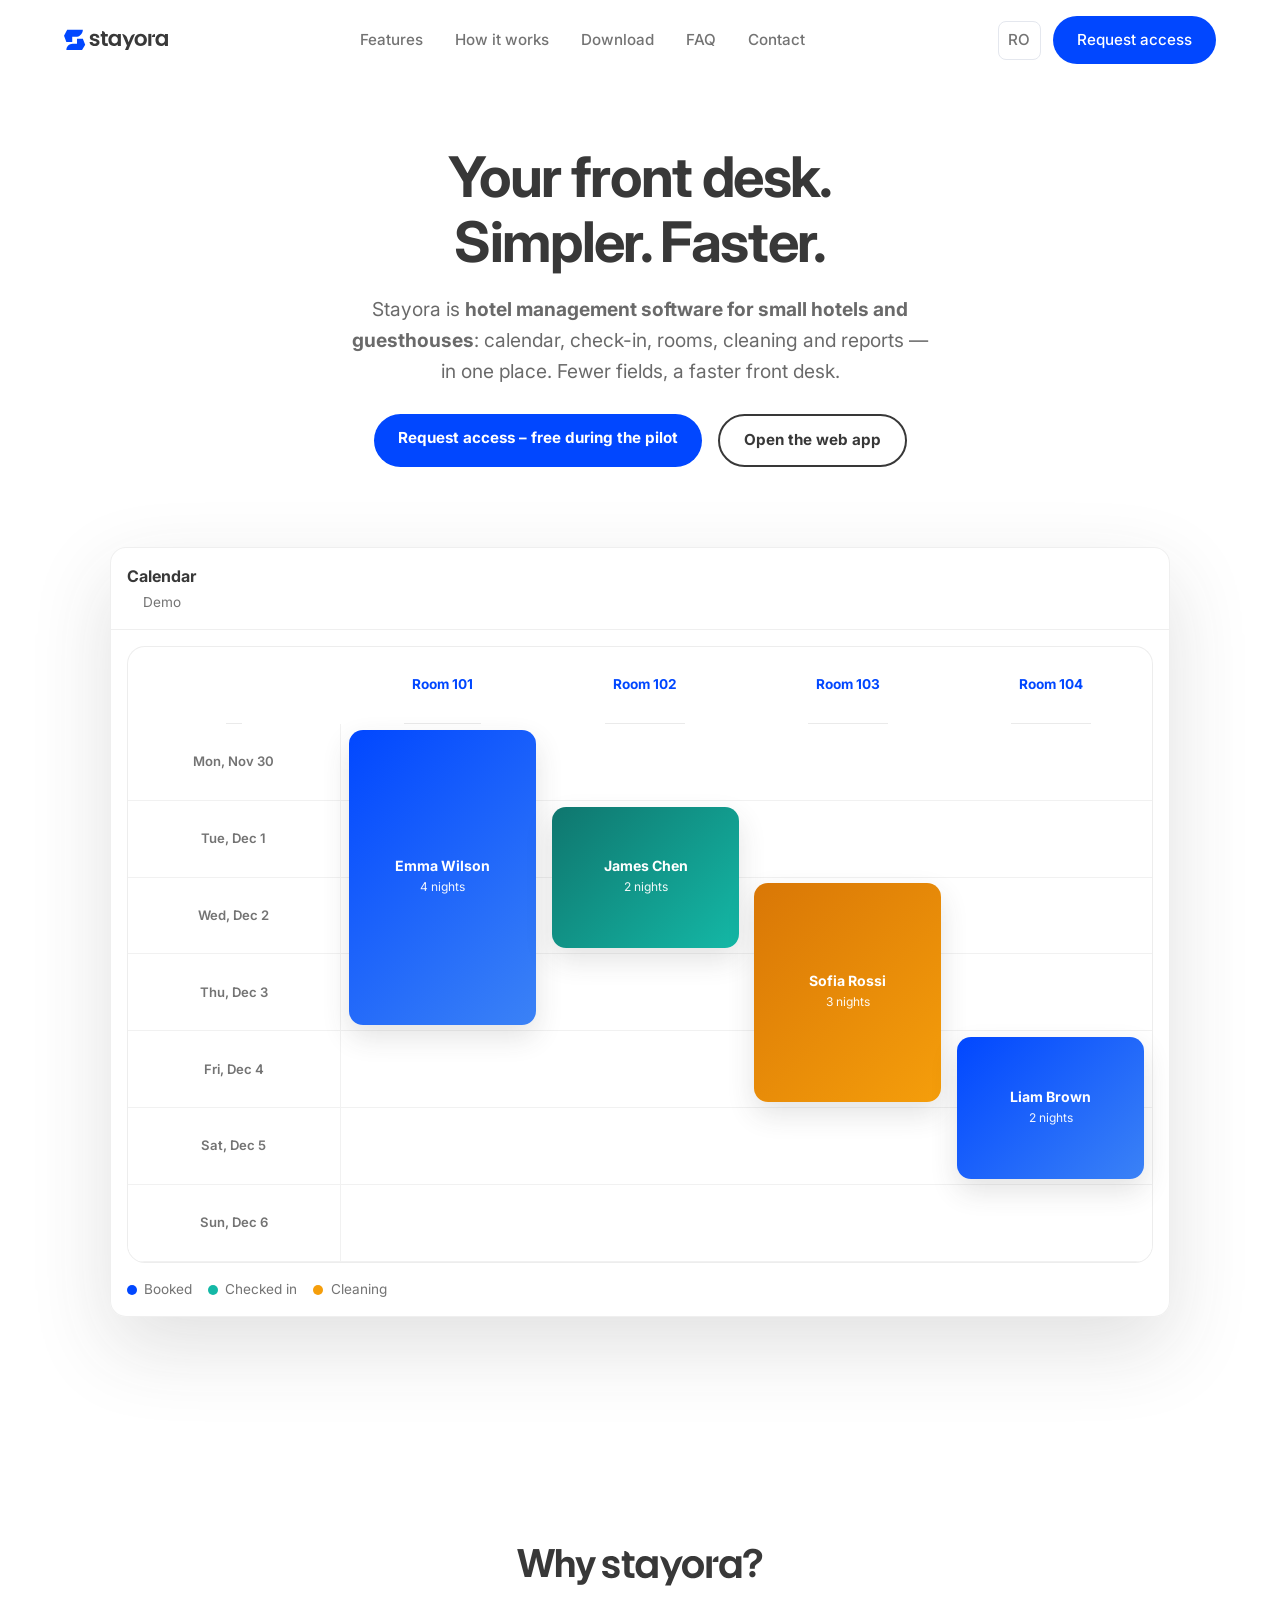
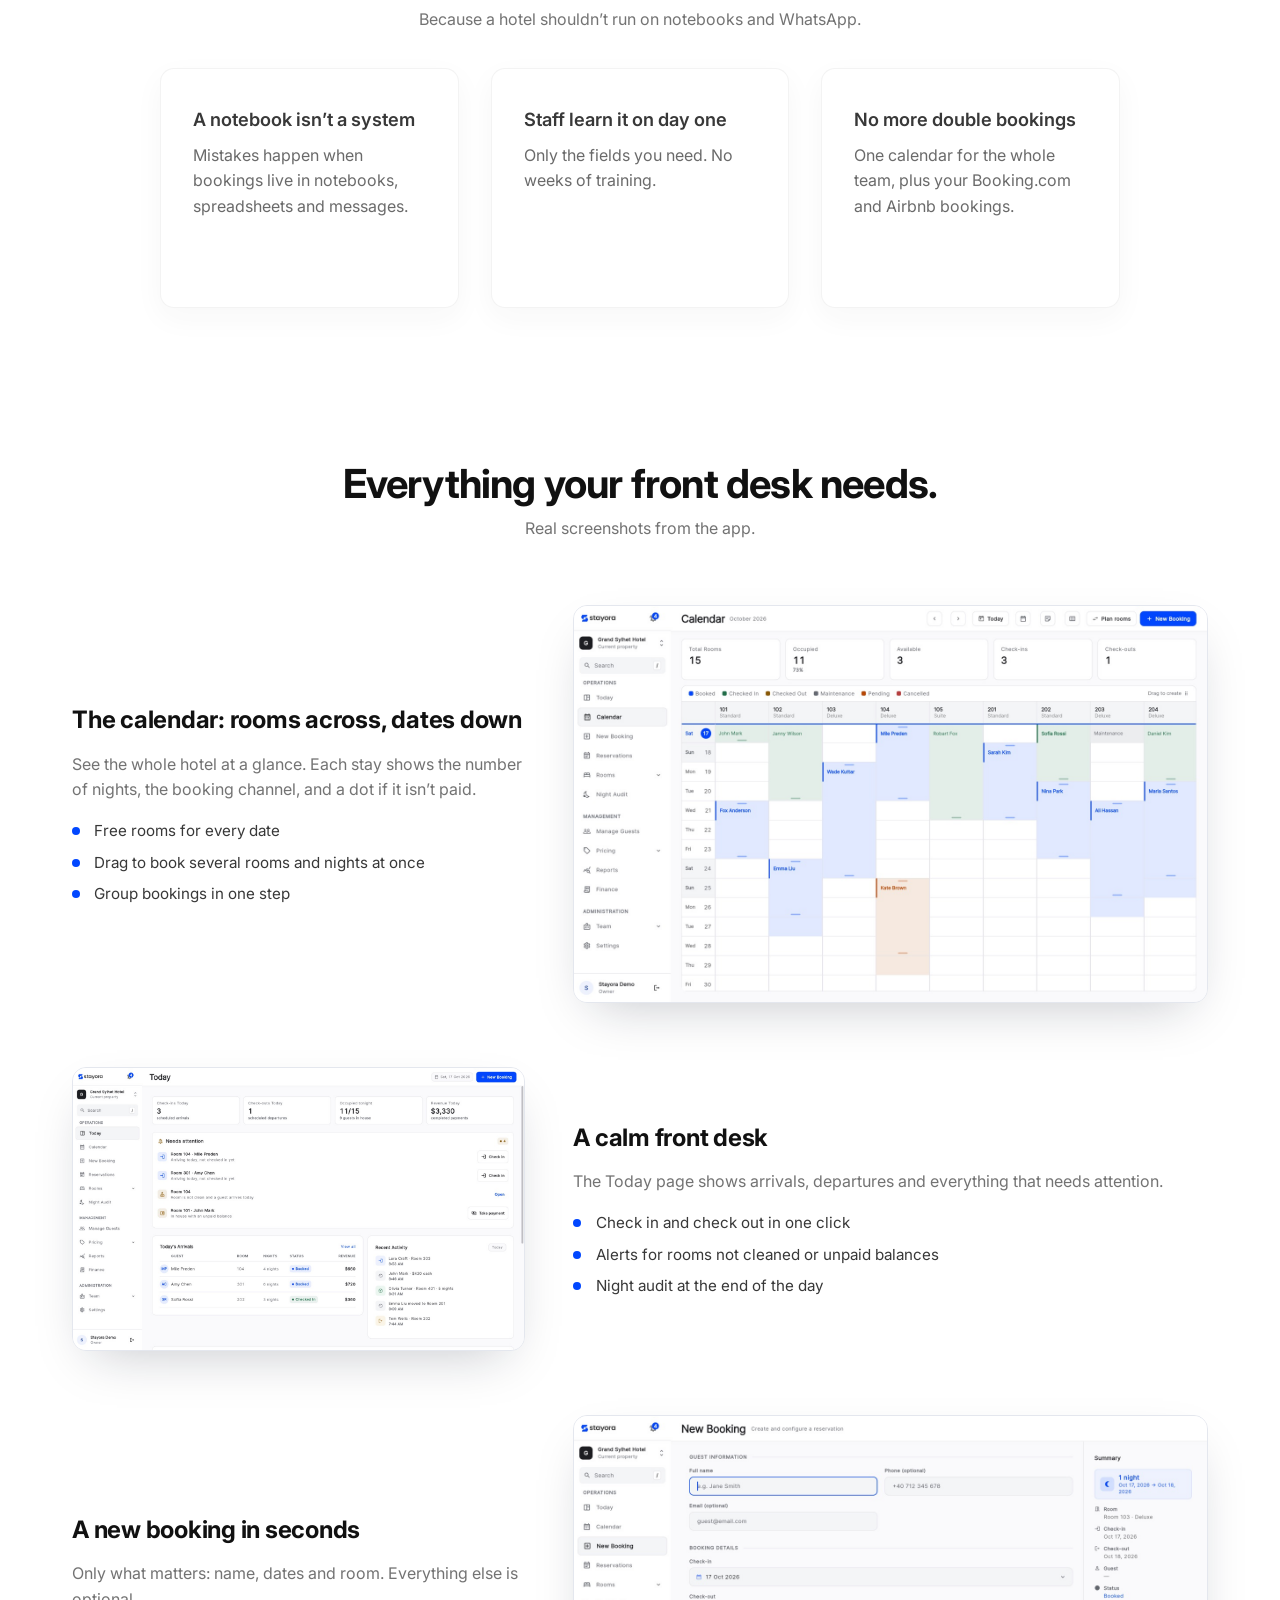
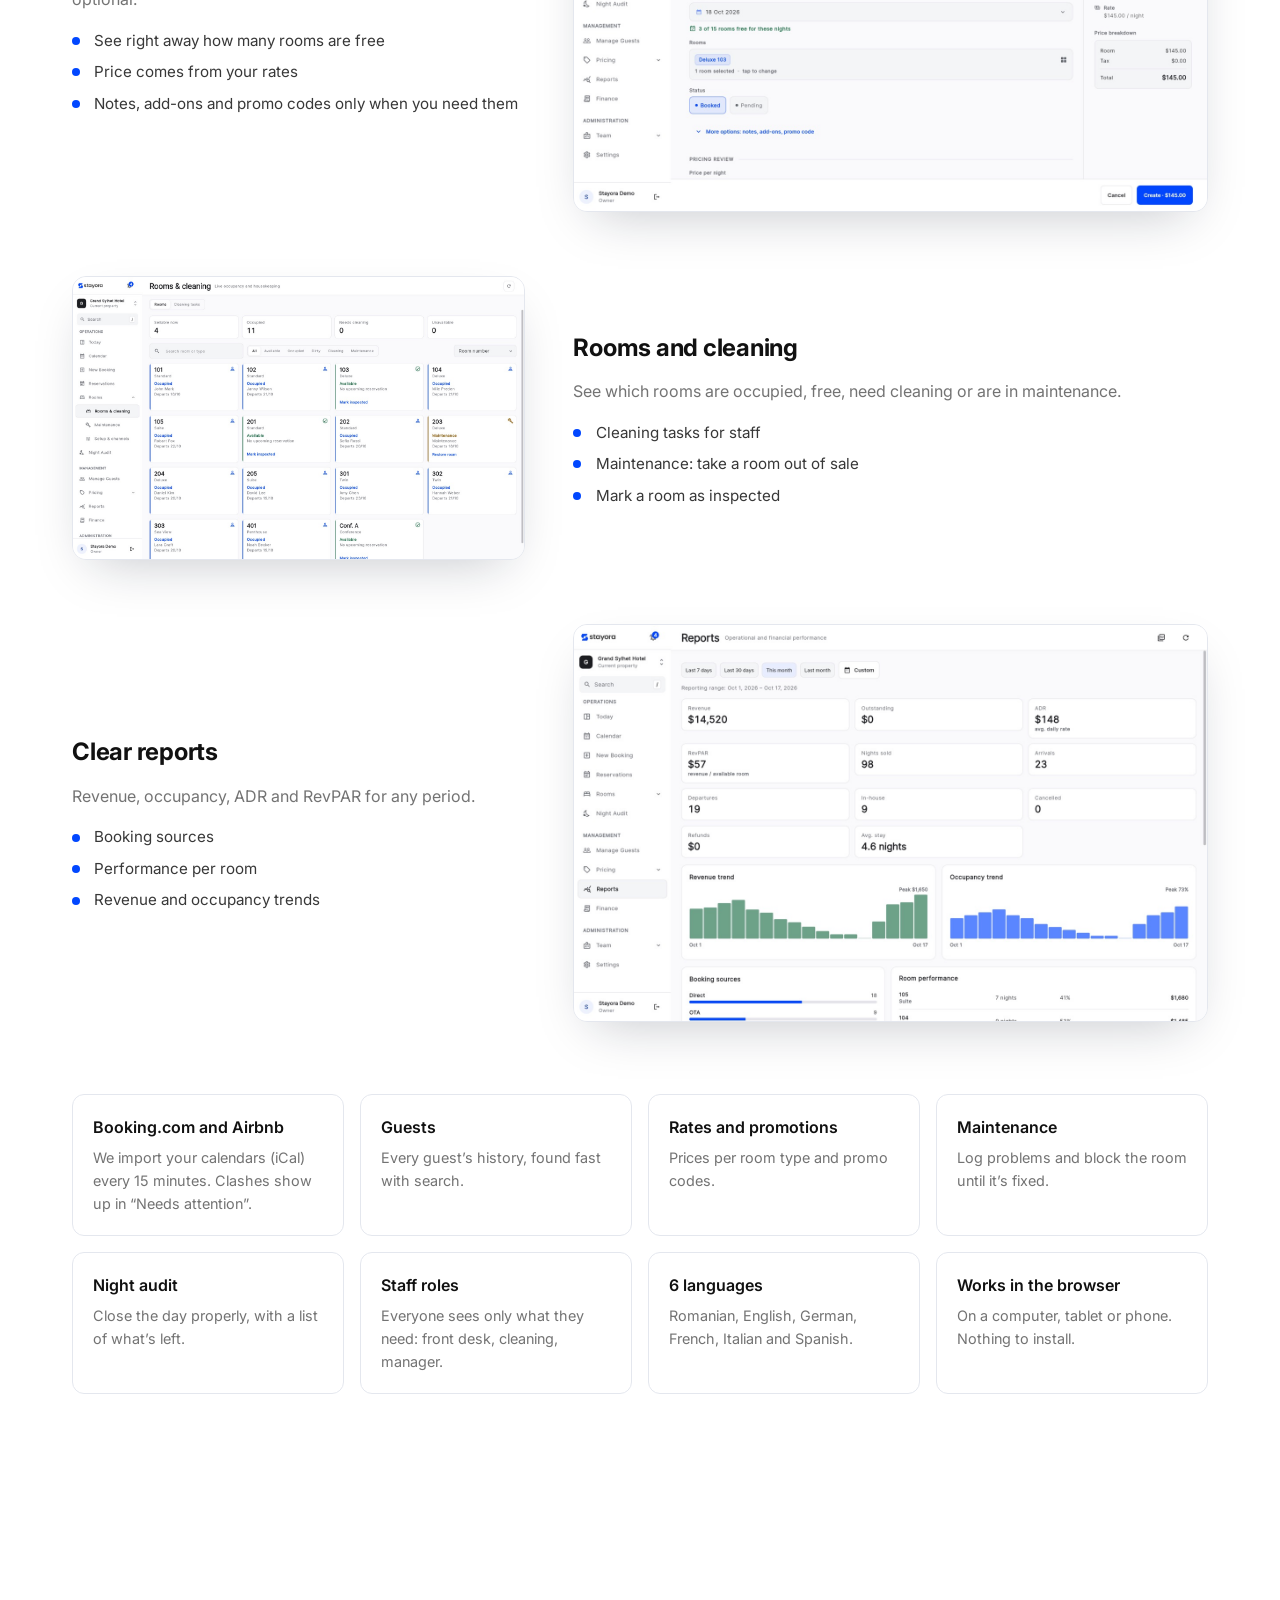
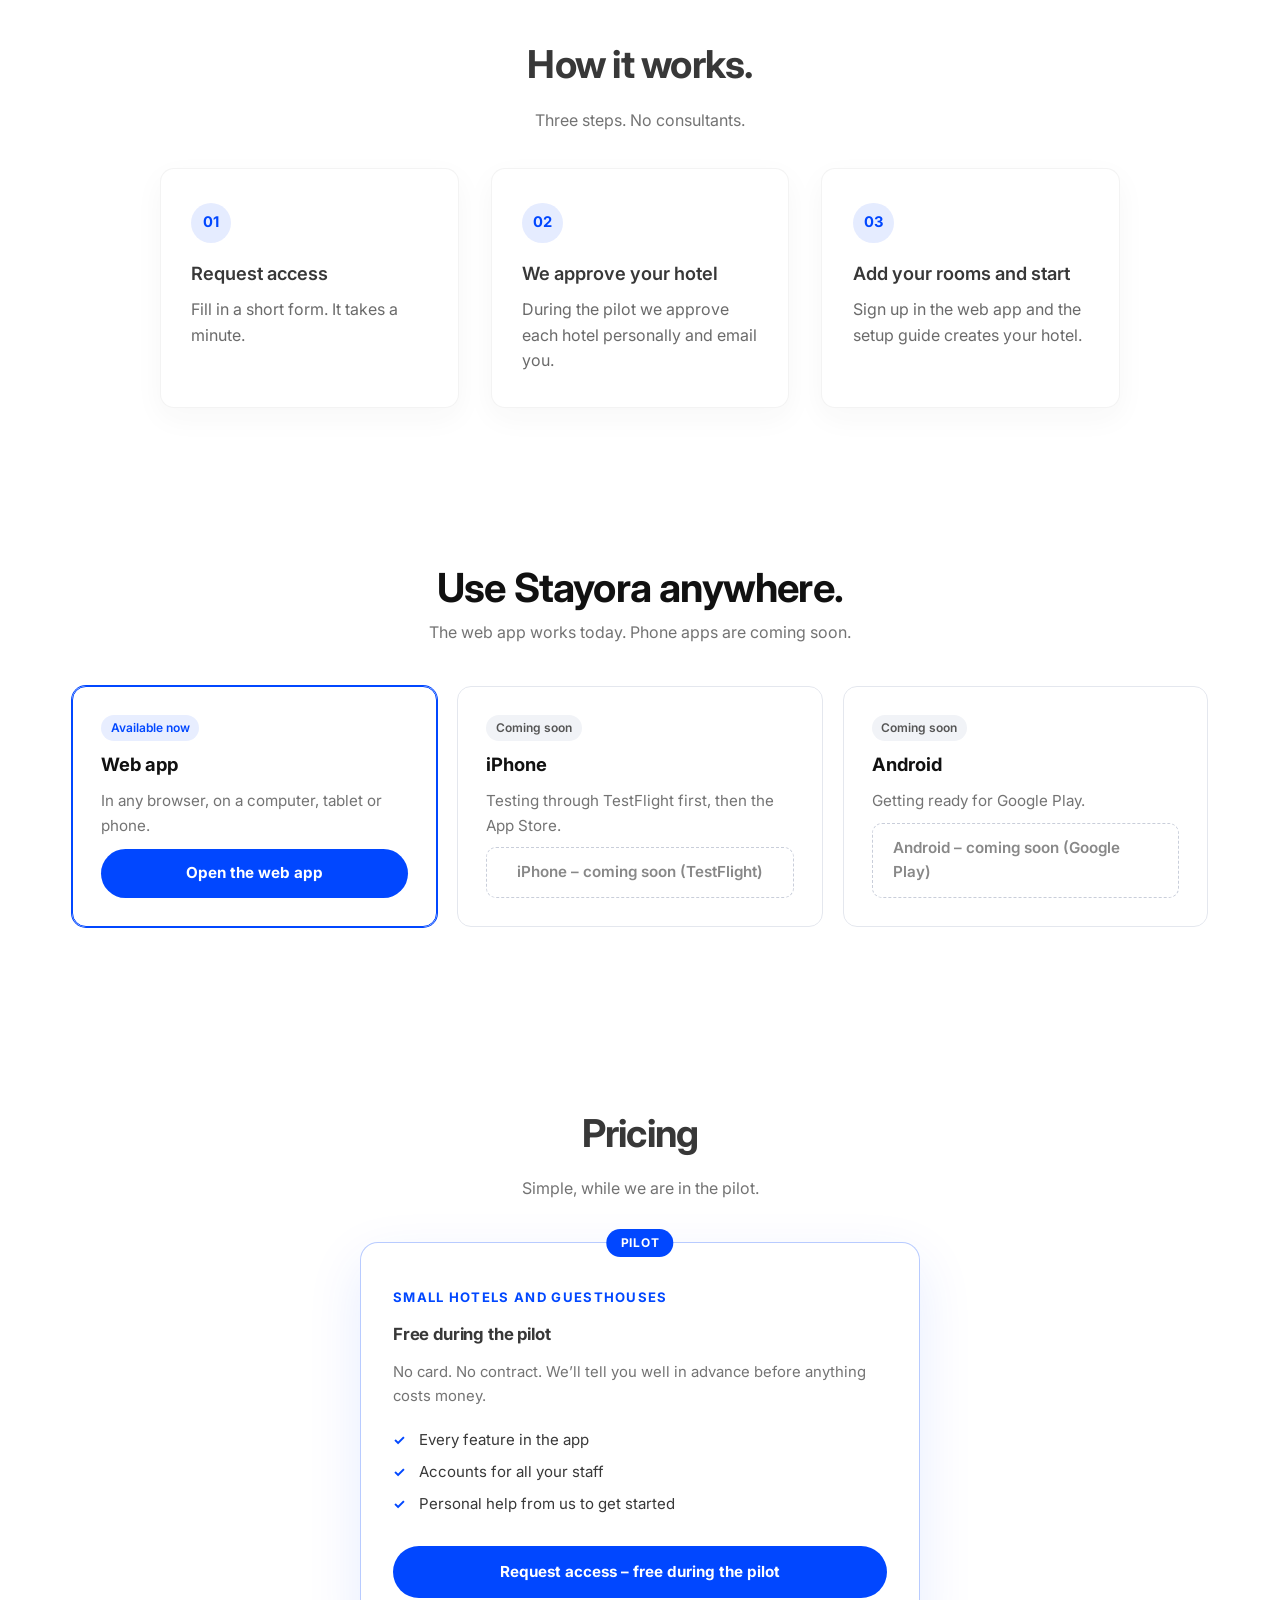
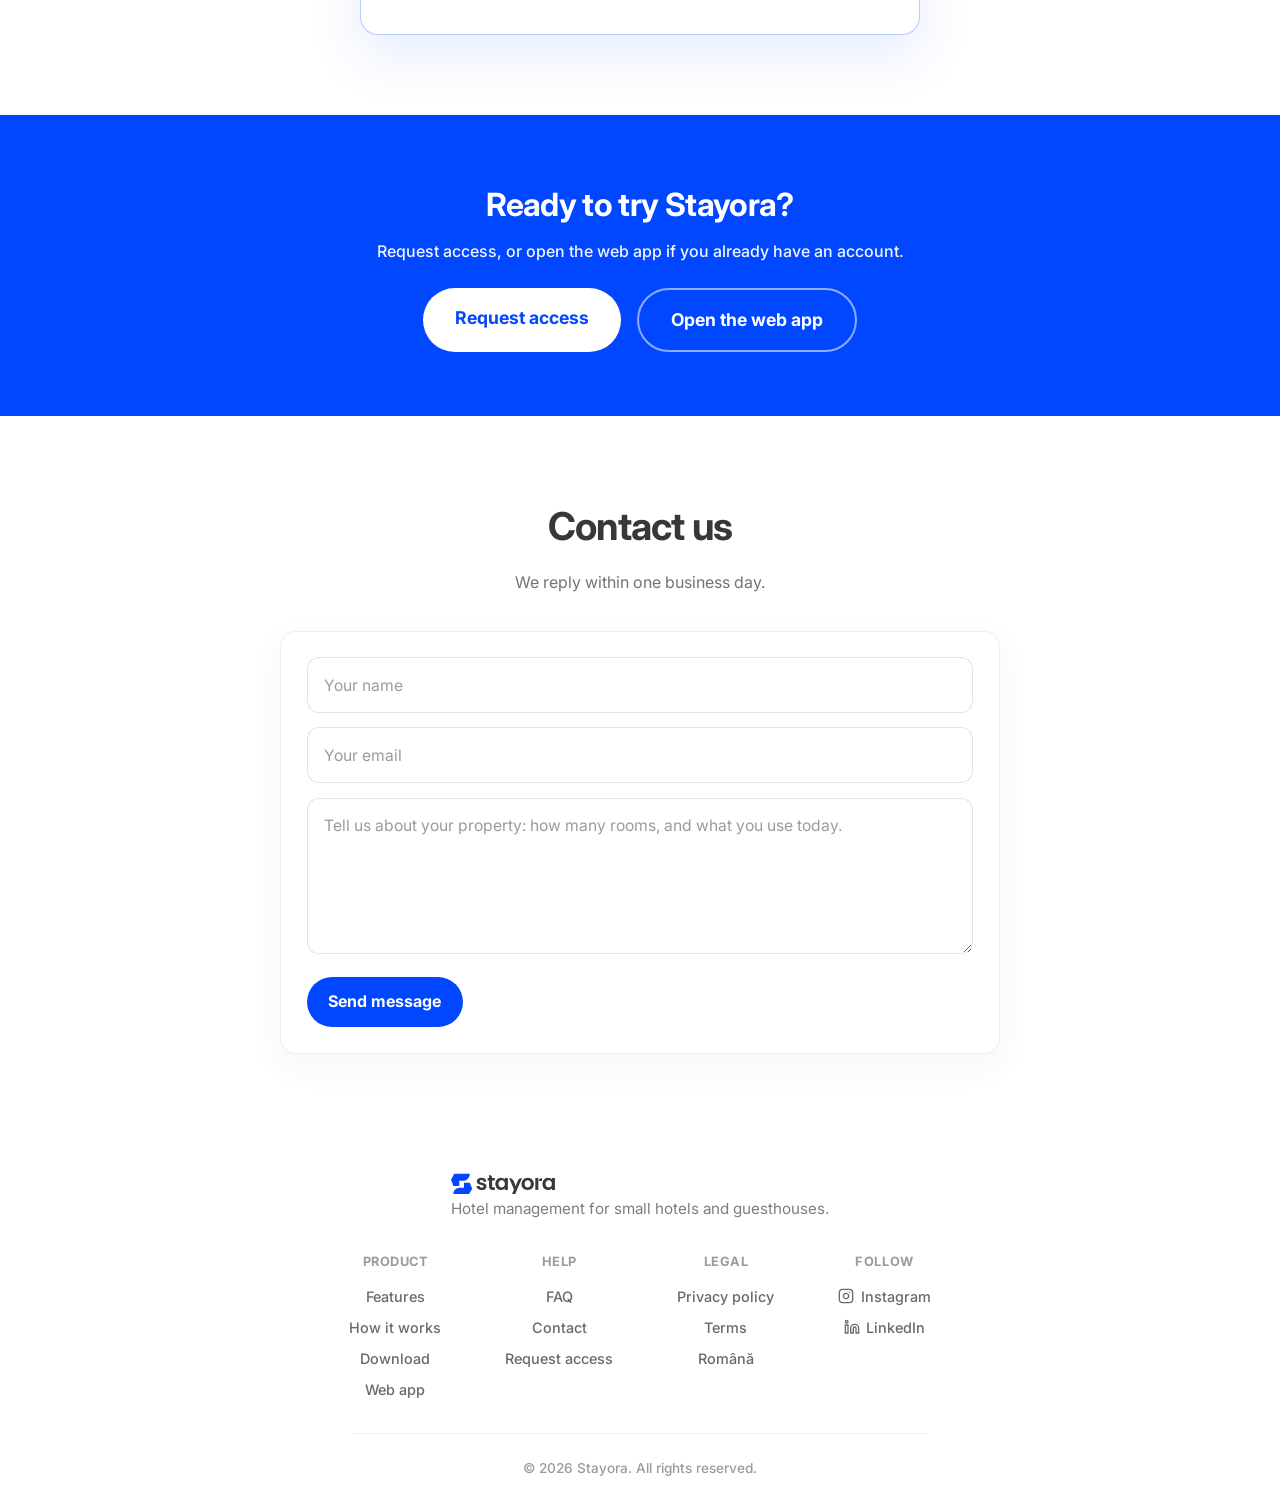
==== en/index.html @ 6b2111cf "Update site for the pilot: request access, real screenshots, download, RO/EN, legal drafts - Romania" ====
<!DOCTYPE html>
<html lang="en">
<head>
    <meta charset="UTF-8">
    <meta name="viewport" content="width=device-width, initial-scale=1.0">
    <title>Stayora – Hotel management software for small hotels and guesthouses</title>
    <meta name="description" content="Booking calendar, front desk, rooms and cleaning, rates and reports in one simple app for small hotels and guesthouses. Free during the pilot.">
    <meta name="author" content="Stayora">
    <meta name="robots" content="index, follow, max-snippet:-1, max-image-preview:large, max-video-preview:-1">
    <meta name="theme-color" content="#0147FF">
    <meta name="format-detection" content="telephone=no">
    <link rel="canonical" href="https://www.stayora.ro/en/">
    <link rel="alternate" hreflang="ro" href="https://www.stayora.ro/">
    <link rel="alternate" hreflang="en" href="https://www.stayora.ro/en/">
    <link rel="alternate" hreflang="x-default" href="https://www.stayora.ro/">

    <meta property="og:type" content="website">
    <meta property="og:url" content="https://www.stayora.ro/en/">
    <meta property="og:site_name" content="Stayora">
    <meta property="og:title" content="Stayora – Hotel management software for small hotels and guesthouses">
    <meta property="og:description" content="Calendar, front desk, rooms, cleaning and reports in one simple app. Free during the pilot.">
    <meta property="og:image" content="https://www.stayora.ro/public/og-image.png">
    <meta property="og:image:width" content="1200">
    <meta property="og:image:height" content="630">
    <meta property="og:image:alt" content="Stayora calendar with rooms across the top and dates down the side">
    <meta property="og:locale" content="en_US">
    <meta property="og:locale:alternate" content="ro_RO">

    <meta name="twitter:card" content="summary_large_image">
    <meta name="twitter:title" content="Stayora – Hotel management software for small hotels and guesthouses">
    <meta name="twitter:description" content="Calendar, front desk, rooms, cleaning and reports in one simple app. Free during the pilot.">
    <meta name="twitter:image" content="https://www.stayora.ro/public/og-image.png">

    <script type="application/ld+json">
    [
      {
        "@context": "https://schema.org",
        "@type": "WebSite",
        "@id": "https://www.stayora.ro/#website",
        "url": "https://www.stayora.ro/",
        "name": "Stayora",
        "inLanguage": ["ro", "en"],
        "publisher": { "@id": "https://www.stayora.ro/#organization" }
      },
      {
        "@context": "https://schema.org",
        "@type": "Organization",
        "@id": "https://www.stayora.ro/#organization",
        "name": "Stayora",
        "url": "https://www.stayora.ro",
        "logo": "https://www.stayora.ro/public/logo.svg",
        "sameAs": [
          "https://www.instagram.com/stayora.ro/",
          "https://www.linkedin.com/company/stayora"
        ]
      },
      {
        "@context": "https://schema.org",
        "@type": "SoftwareApplication",
        "@id": "https://www.stayora.ro/#software",
        "name": "Stayora",
        "url": "https://stayora-app-six.vercel.app",
        "description": "Hotel property management system (PMS) for small hotels and guesthouses: calendar, front desk, rooms and cleaning, rates, reports.",
        "applicationCategory": "BusinessApplication",
        "operatingSystem": "Web",
        "offers": { "@type": "Offer", "price": "0", "priceCurrency": "RON", "description": "Free during the pilot" },
        "featureList": [
          "Booking calendar with rooms across the top and dates down the side",
          "Group and multi-room bookings",
          "Check-in and check-out",
          "Rooms, cleaning and maintenance",
          "Rates and promotions",
          "Reports and night audit",
          "Staff roles and permissions",
          "Booking.com and Airbnb calendar import (iCal)"
        ],
        "inLanguage": "en",
        "publisher": { "@id": "https://www.stayora.ro/#organization" }
      }
    ]
    </script>

    <link rel="preconnect" href="https://fonts.googleapis.com">
    <link rel="preconnect" href="https://fonts.gstatic.com" crossorigin>
    <link href="https://fonts.googleapis.com/css2?family=Inter:ital,wght@0,400;0,500;0,600;0,700;1,400&display=swap" rel="stylesheet">
    <link rel="stylesheet" href="/style.css">
    <link rel="icon" href="/public/iconWebPhoto.svg" type="image/svg+xml">
    <link rel="apple-touch-icon" href="/public/apple-touch-icon.png">
</head>
<body class="load-wrap">
    <span id="top" class="page-top-anchor" aria-hidden="true"></span>
    <div class="header-sticky">
    <header class="header load-reveal">
        <a href="#top" class="logo logo-home" aria-label="Stayora – back to top">
            <img src="/public/logo.svg" alt="Stayora" width="120" height="28">
        </a>
        <nav class="nav" id="main-nav" aria-label="Main navigation">
            <div class="nav-links">
                <a href="#features" class="nav-link">Features</a>
                <a href="#howItWorks" class="nav-link">How it works</a>
                <a href="#download" class="nav-link">Download</a>
                <a href="/en/faq/" class="nav-link">FAQ</a>
                <a href="#contact" class="nav-link" data-inquiry="Contact">Contact</a>
            </div>
            <a href="/" class="lang-switch" hreflang="ro" lang="ro" aria-label="Versiunea în română">RO</a>
            <a href="/en/waitlist/" class="btn-primary btn-header">Request access</a>
        </nav>
    </header>
    </div>

    <main id="main-content">
    <section class="hero hero-with-demo">
        <div class="hero-inner load-reveal">
            <h1>Your front desk.<br>Simpler. Faster.</h1>

            <p class="hero-sub">
                Stayora is <strong>hotel management software for small hotels and guesthouses</strong>: calendar, check-in, rooms, cleaning and reports — in one place. Fewer fields, a faster front desk.
            </p>

            <div class="hero-ctas">
                <a href="/en/waitlist/" class="btn-primary">Request access – free during the pilot</a>
                <a href="https://stayora-app-six.vercel.app" class="btn-secondary">Open the web app</a>
            </div>
        </div>

        <div class="hero-demo reveal">
            <div class="calendar-demo-shell">
                <div class="calendar-demo-topbar">
                    <div class="calendar-demo-title">
                        <strong>Calendar</strong>
                        <span>Demo</span>
                    </div>
                </div>

                <div class="calendar-board-wrap">
                    <div class="calendar-board" id="calendarBoard">
                        <div class="calendar-grid" id="calendarGrid"></div>
                        <div class="calendar-bookings-layer" id="calendarBookingsLayer"></div>
                    </div>
                </div>

                <div class="calendar-demo-legend">
                    <span><i class="legend-dot confirmed"></i> Booked</span>
                    <span><i class="legend-dot checkedin"></i> Checked in</span>
                    <span><i class="legend-dot cleaning"></i> Cleaning</span>
                </div>
            </div>
        </div>
    </section>

    <section class="why-section reveal" id="why">
        <div class="why-inner">
            <h2 class="why-heading">Why <span class="why-brand"><img src="/public/writing.svg" alt="Stayora" width="120" height="28"></span>?</h2>
            <p class="how-sub">Because a hotel shouldn’t run on notebooks and WhatsApp.</p>
            <div class="why-grid">
                <div class="why-item">
                    <h3>A notebook isn’t a system</h3>
                    <p>Mistakes happen when bookings live in notebooks, spreadsheets and messages.</p>
                </div>
                <div class="why-item">
                    <h3>Staff learn it on day one</h3>
                    <p>Only the fields you need. No weeks of training.</p>
                </div>
                <div class="why-item">
                    <h3>No more double bookings</h3>
                    <p>One calendar for the whole team, plus your Booking.com and Airbnb bookings.</p>
                </div>
            </div>
        </div>
    </section>

    <section class="features-section reveal" id="features" aria-labelledby="features-heading">
        <h2 id="features-heading">Everything your front desk needs.</h2>
        <p class="how-sub">Real screenshots from the app.</p>

        <div class="feature-row">
            <div class="feature-text">
                <h3>The calendar: rooms across, dates down</h3>
                <p>See the whole hotel at a glance. Each stay shows the number of nights, the booking channel, and a dot if it isn’t paid.</p>
                <ul>
                    <li>Free rooms for every date</li>
                    <li>Drag to book several rooms and nights at once</li>
                    <li>Group bookings in one step</li>
                </ul>
            </div>
            <figure class="feature-shot">
                <img src="/public/screens/en/calendar.jpg" alt="Stayora calendar with rooms as columns and dates as rows" width="1440" height="900" loading="lazy" decoding="async">
            </figure>
        </div>

        <div class="feature-row">
            <div class="feature-text">
                <h3>A calm front desk</h3>
                <p>The Today page shows arrivals, departures and everything that needs attention.</p>
                <ul>
                    <li>Check in and check out in one click</li>
                    <li>Alerts for rooms not cleaned or unpaid balances</li>
                    <li>Night audit at the end of the day</li>
                </ul>
            </div>
            <figure class="feature-shot">
                <img src="/public/screens/en/today.jpg" alt="Stayora Today page with arrivals and departures" width="1440" height="900" loading="lazy" decoding="async">
            </figure>
        </div>

        <div class="feature-row">
            <div class="feature-text">
                <h3>A new booking in seconds</h3>
                <p>Only what matters: name, dates and room. Everything else is optional.</p>
                <ul>
                    <li>See right away how many rooms are free</li>
                    <li>Price comes from your rates</li>
                    <li>Notes, add-ons and promo codes only when you need them</li>
                </ul>
            </div>
            <figure class="feature-shot">
                <img src="/public/screens/en/booking.jpg" alt="Stayora new booking form" width="1440" height="900" loading="lazy" decoding="async">
            </figure>
        </div>

        <div class="feature-row">
            <div class="feature-text">
                <h3>Rooms and cleaning</h3>
                <p>See which rooms are occupied, free, need cleaning or are in maintenance.</p>
                <ul>
                    <li>Cleaning tasks for staff</li>
                    <li>Maintenance: take a room out of sale</li>
                    <li>Mark a room as inspected</li>
                </ul>
            </div>
            <figure class="feature-shot">
                <img src="/public/screens/en/rooms.jpg" alt="Stayora rooms and cleaning board" width="1440" height="900" loading="lazy" decoding="async">
            </figure>
        </div>

        <div class="feature-row">
            <div class="feature-text">
                <h3>Clear reports</h3>
                <p>Revenue, occupancy, ADR and RevPAR for any period.</p>
                <ul>
                    <li>Booking sources</li>
                    <li>Performance per room</li>
                    <li>Revenue and occupancy trends</li>
                </ul>
            </div>
            <figure class="feature-shot">
                <img src="/public/screens/en/reports.jpg" alt="Stayora reports with revenue and occupancy" width="1440" height="900" loading="lazy" decoding="async">
            </figure>
        </div>

        <div class="feature-more">
            <div class="feature-more-item">
                <h4>Booking.com and Airbnb</h4>
                <p>We import your calendars (iCal) every 15 minutes. Clashes show up in “Needs attention”.</p>
            </div>
            <div class="feature-more-item">
                <h4>Guests</h4>
                <p>Every guest’s history, found fast with search.</p>
            </div>
            <div class="feature-more-item">
                <h4>Rates and promotions</h4>
                <p>Prices per room type and promo codes.</p>
            </div>
            <div class="feature-more-item">
                <h4>Maintenance</h4>
                <p>Log problems and block the room until it’s fixed.</p>
            </div>
            <div class="feature-more-item">
                <h4>Night audit</h4>
                <p>Close the day properly, with a list of what’s left.</p>
            </div>
            <div class="feature-more-item">
                <h4>Staff roles</h4>
                <p>Everyone sees only what they need: front desk, cleaning, manager.</p>
            </div>
            <div class="feature-more-item">
                <h4>6 languages</h4>
                <p>Romanian, English, German, French, Italian and Spanish.</p>
            </div>
            <div class="feature-more-item">
                <h4>Works in the browser</h4>
                <p>On a computer, tablet or phone. Nothing to install.</p>
            </div>
        </div>
    </section>

    <section class="how-section reveal" id="howItWorks">
        <div class="how-inner">
            <h2>How it works.</h2>
            <p class="how-sub">Three steps. No consultants.</p>

            <div class="how-steps">
                <article class="how-step">
                    <span class="how-step-number">01</span>
                    <h3>Request access</h3>
                    <p>Fill in a short form. It takes a minute.</p>
                </article>

                <article class="how-step">
                    <span class="how-step-number">02</span>
                    <h3>We approve your hotel</h3>
                    <p>During the pilot we approve each hotel personally and email you.</p>
                </article>

                <article class="how-step">
                    <span class="how-step-number">03</span>
                    <h3>Add your rooms and start</h3>
                    <p>Sign up in the web app and the setup guide creates your hotel.</p>
                </article>
            </div>
        </div>
    </section>

    <section class="download-section reveal" id="download" aria-labelledby="download-heading">
        <h2 id="download-heading">Use Stayora anywhere.</h2>
        <p class="how-sub">The web app works today. Phone apps are coming soon.</p>

        <div class="download-grid">
            <div class="download-card download-card--live">
                <span class="download-status">Available now</span>
                <h3>Web app</h3>
                <p>In any browser, on a computer, tablet or phone.</p>
                <a href="https://stayora-app-six.vercel.app" class="btn-primary">Open the web app</a>
            </div>
            <div class="download-card" data-platform="ios">
                <span class="download-status">Coming soon</span>
                <h3>iPhone</h3>
                <p>Testing through TestFlight first, then the App Store.</p>
                <span class="download-btn-disabled" aria-disabled="true">iPhone – coming soon (TestFlight)</span>
            </div>
            <div class="download-card" data-platform="android">
                <span class="download-status">Coming soon</span>
                <h3>Android</h3>
                <p>Getting ready for Google Play.</p>
                <span class="download-btn-disabled" aria-disabled="true">Android – coming soon (Google Play)</span>
            </div>
        </div>
    </section>

    <section class="pricing-section reveal" id="pricing" aria-labelledby="pricing-heading">
        <div class="pricing-inner">
            <h2 id="pricing-heading">Pricing</h2>
            <p class="how-sub">Simple, while we are in the pilot.</p>

            <div class="early-access-card early-access-card--featured pilot-card">
                <span class="pricing-badge">Pilot</span>
                <span class="pricing-tier">Small hotels and guesthouses</span>
                <h3>Free during the pilot</h3>
                <p>No card. No contract. We’ll tell you well in advance before anything costs money.</p>
                <ul class="pricing-features">
                    <li>Every feature in the app</li>
                    <li>Accounts for all your staff</li>
                    <li>Personal help from us to get started</li>
                </ul>
                <a href="/en/waitlist/" class="btn-primary pricing-btn">Request access – free during the pilot</a>
            </div>
        </div>
    </section>

    <section class="cta-final reveal" id="cta">
        <h2>Ready to try Stayora?</h2>
        <p>Request access, or open the web app if you already have an account.</p>
        <div class="cta-buttons">
            <a href="/en/waitlist/" class="btn-primary btn-large">Request access</a>
            <a href="https://stayora-app-six.vercel.app" class="btn-outline btn-large">Open the web app</a>
        </div>
    </section>

    <section class="contact-section reveal" id="contact">
        <div class="contact-inner">
            <h2>Contact us</h2>
            <p class="contact-sub">We reply within one business day.</p>

            <form class="contact-form">
                <input type="hidden" name="inquiryType" value="Contact">
                <input type="text" name="website" tabindex="-1" autocomplete="off" aria-hidden="true" style="display:none">
                <div class="form-row">
                    <input class="contact-input" type="text" name="name" placeholder="Your name" aria-label="Your name" autocomplete="name" required>
                </div>

                <div class="form-row">
                    <input class="contact-input" type="email" name="email" placeholder="Your email" aria-label="Your email" autocomplete="email" required>
                </div>

                <div class="form-row">
                    <textarea class="contact-textarea" name="message" placeholder="Tell us about your property: how many rooms, and what you use today." aria-label="Message" rows="5" required></textarea>
                </div>

                <button type="submit" class="contact-btn">Send message</button>
            </form>
        </div>
    </section>

    </main>

    <footer class="footer reveal" id="site-footer">
        <div class="footer-brand">
            <a href="#top" class="logo logo-home" aria-label="Stayora – back to top">
                <img src="/public/logo.svg" alt="Stayora" width="120" height="28">
            </a>
            <p class="footer-tagline">Hotel management for small hotels and guesthouses.</p>
        </div>
        <div class="footer-links">
            <div class="footer-col">
                <span class="footer-col-title">Product</span>
                <a href="#features">Features</a>
                <a href="#howItWorks">How it works</a>
                <a href="#download">Download</a>
                <a href="https://stayora-app-six.vercel.app">Web app</a>
            </div>
            <div class="footer-col">
                <span class="footer-col-title">Help</span>
                <a href="/en/faq/">FAQ</a>
                <a href="#contact" data-inquiry="Contact">Contact</a>
                <a href="/en/waitlist/">Request access</a>
            </div>
            <div class="footer-col">
                <span class="footer-col-title">Legal</span>
                <a href="/en/privacy/">Privacy policy</a>
                <a href="/en/terms/">Terms</a>
                <a href="/" hreflang="ro" lang="ro">Română</a>
            </div>
            <div class="footer-col">
                <span class="footer-col-title">Follow</span>
                <a href="https://www.instagram.com/stayora.ro/" target="_blank" rel="noopener noreferrer" class="footer-social-link" aria-label="Stayora on Instagram">
                    <svg xmlns="http://www.w3.org/2000/svg" width="16" height="16" viewBox="0 0 24 24" fill="none" stroke="currentColor" stroke-width="2" stroke-linecap="round" stroke-linejoin="round" aria-hidden="true"><rect x="2" y="2" width="20" height="20" rx="5" ry="5"/><path d="M16 11.37A4 4 0 1 1 12.63 8 4 4 0 0 1 16 11.37z"/><line x1="17.5" y1="6.5" x2="17.51" y2="6.5"/></svg>
                    Instagram
                </a>
                <a href="https://www.linkedin.com/company/stayora" target="_blank" rel="noopener noreferrer" class="footer-social-link" aria-label="Stayora on LinkedIn">
                    <svg xmlns="http://www.w3.org/2000/svg" width="16" height="16" viewBox="0 0 24 24" fill="none" stroke="currentColor" stroke-width="2" stroke-linecap="round" stroke-linejoin="round" aria-hidden="true"><path d="M16 8a6 6 0 0 1 6 6v7h-4v-7a2 2 0 0 0-2-2 2 2 0 0 0-2 2v7h-4v-7a6 6 0 0 1 6-6z"/><rect x="2" y="9" width="4" height="12"/><circle cx="4" cy="4" r="2"/></svg>
                    LinkedIn
                </a>
            </div>
        </div>
        <div class="footer-bottom">
            <p class="footer-copy">© 2026 Stayora. All rights reserved.</p>
        </div>
    </footer>
    <script src="/script.js"></script>
</body>
</html>
---- style.css ----
:root {
    --color-primary: #0147ff;
    --color-primary-hover: #013fe3;
    --color-text: #383838;
    --color-text-muted: rgba(56, 56, 56, 0.7);
}

* {
    margin: 0;
    padding: 0;
    box-sizing: border-box;
}

html {
    scroll-behavior: smooth;
}

@keyframes pageEnter {
    from { opacity: 0; transform: translateY(14px); }
    to   { opacity: 1; transform: translateY(0); }
}

@keyframes pageExit {
    from { opacity: 1; transform: translateY(0); }
    to   { opacity: 0; transform: translateY(-10px); }
}

body {
    font-family: "Inter", sans-serif;
    font-weight: 400;
    color: var(--color-text);
    background: white;
    background-attachment: fixed;
    min-height: 100vh;
    line-height: 1.6;
    -webkit-font-smoothing: antialiased;
    animation: pageEnter 0.45s cubic-bezier(0.16, 1, 0.3, 1) both;
}

body.page-exit {
    animation: pageExit 0.22s ease forwards !important;
    pointer-events: none;
}

a {
    color: inherit;
    text-decoration: none;
}

button {
    font-family: inherit;
    cursor: pointer;
}

.page-top-anchor {
    position: absolute;
    top: 0;
    left: 0;
    width: 1px;
    height: 1px;
    pointer-events: none;
}

#features,
#howItWorks,
#pricing,
#about,
#faq,
#contact {
    scroll-margin-top: 96px;
}

.header-sticky {
    position: sticky;
    top: 0;
    z-index: 100;
    background: #fff;
    border-bottom: 1px solid transparent;
    transition: border-color 0.2s, box-shadow 0.2s;
}

.header-sticky.is-scrolled {
    border-bottom-color: rgba(56, 56, 56, 0.08);
    box-shadow: 0 1px 0 rgba(56, 56, 56, 0.04);
}

.header {
    display: grid;
    grid-template-columns: auto 1fr auto;
    align-items: center;
    max-width: 1200px;
    margin: 0 auto;
    padding: 1rem 1.5rem;
}

.logo {
    justify-self: start;
    display: flex;
    align-items: center;
    height: 100%;
}

.logo img {
    height: 28px;
    width: auto;
    display: block;
    object-fit: contain;
    transition: transform 0.2s ease, opacity 0.2s ease;
}

.logo img:hover {
    transform: scale(1.03);
    opacity: 0.9;
}

.nav {
    display: contents;
}

.nav-links {
    display: flex;
    gap: 2rem;
    justify-content: center;
}

.nav a {
    font-size: 0.95rem;
    font-weight: 500;
    color: var(--color-text-muted);
    transition: color 0.2s;
}

.nav a:hover {
    color: var(--color-text);
}

.nav .nav-link {
    opacity: 0;
    transform: translateY(-10px);
    transition: opacity 0.4s ease-out, transform 0.4s ease-out, color 0.2s;
}

.load-wrap.loaded .nav .nav-link:nth-child(1) { transition-delay: 0.08s; }
.load-wrap.loaded .nav .nav-link:nth-child(2) { transition-delay: 0.14s; }
.load-wrap.loaded .nav .nav-link:nth-child(3) { transition-delay: 0.2s; }
.load-wrap.loaded .nav .nav-link:nth-child(4) { transition-delay: 0.26s; }

.load-wrap.loaded .nav .nav-link {
    opacity: 1;
    transform: translateY(0);
}

.btn-primary {
    display: inline-block;
    padding: 0.75rem 1.5rem;
    background: var(--color-primary);
    color: #fff;
    font-weight: 700;
    font-size: 0.95rem;
    border: none;
    border-radius: 999px;
    transition: background 0.2s, transform 0.15s;
}

.btn-primary:hover {
    background: var(--color-primary-hover);
    transform: translateY(-1px);
}

.btn-secondary {
    display: inline-block;
    padding: 0.75rem 1.5rem;
    background: transparent;
    color: var(--color-text);
    font-weight: 700;
    font-size: 0.95rem;
    border: 2px solid var(--color-text);
    border-radius: 999px;
    transition: background 0.2s, color 0.2s;
}

.btn-secondary:hover {
    background: var(--color-text);
    color: #fff;
}

.btn-header {
    margin-left: auto;
}

.nav .btn-primary {
    color: #fff;
    margin-left: auto;
}

.nav .btn-primary:hover {
    color: #fff;
}

.btn-large {
    padding: 1rem 2rem;
    font-size: 1.1rem;
}

.cta-waitlist {
    justify-self: end;
}

.hero {
    max-width: 1200px;
    margin: 0 auto;
    padding: 4rem 1.5rem 5rem;
    text-align: center;
}

.hero-with-demo {
    display: flex;
    flex-direction: column;
    align-items: center;
}

.hero-inner {
    margin-bottom: 3rem;
}

.hero h1 {
    font-size: clamp(2.25rem, 5vw, 3.5rem);
    font-weight: 700;
    color: var(--color-text);
    margin-bottom: 1.25rem;
    letter-spacing: -0.03em;
    line-height: 1.15;
}

.hero-sub {
    font-size: clamp(1rem, 2vw, 1.2rem);
    color: rgba(56, 56, 56, 0.75);
    max-width: 36rem;
    margin: 0 auto 1.75rem;
}

.hero-ctas {
    display: flex;
    gap: 1rem;
    justify-content: center;
    flex-wrap: wrap;
}

.hero-demo {
    width: 100%;
    max-width: 1060px;
    margin-top: 2rem;
}

.hero-demo .calendar-demo-shell {
    border-radius: 16px;
    box-shadow: 0 30px 80px rgba(56, 56, 56, 0.15);
}

.why-section {
    max-width: 1200px;
    margin: 0 auto;
    padding: 3.5rem 1.5rem 4rem;
}

.why-inner {
    max-width: 960px;
    margin: 0 auto;
    padding-top: 5rem;
    text-align: left;
}

.section-kicker {
    font-size: 0.8rem;
    font-weight: 700;
    text-transform: uppercase;
    letter-spacing: 0.12em;
    color: var(--color-primary);
    margin-bottom: 0.5rem;
}

.why-section h2 {
    font-size: clamp(1.9rem, 3vw, 2.4rem);
    font-weight: 700;
    letter-spacing: -0.02em;
    color: var(--color-text);
    margin-bottom: 0.75rem;
    text-align: center;
}

.why-sub {
    font-size: 1rem;
    color: var(--color-text-muted);
    max-width: 40rem;
    margin-bottom: 2rem;
}

.why-heading .why-brand img {
    padding-top: 0.1rem;
    height: 2.25rem;
    width: auto;
    display: inline-block;
    vertical-align: middle;
}

.why-grid {
    display: grid;
    grid-template-columns: repeat(3, minmax(0, 1fr));
    gap: 2rem;
}

.why-item {
    background: #ffffff;
    border-radius: 14px;
    border: 1px solid rgba(56, 56, 56, 0.06);
    padding: 2.25rem 2rem;
    min-height: 240px;
    box-shadow: 0 10px 30px rgba(56, 56, 56, 0.04);
    opacity: 0;
    transform: translateY(18px);
    transition:
        opacity 0.5s ease,
        transform 0.5s ease,
        box-shadow 0.18s ease,
        border-color 0.18s ease;
}

.why-item:hover {
    transform: translateY(-3px);
    box-shadow: 0 16px 40px rgba(56, 56, 56, 0.08);
    border-color: rgba(1, 71, 255, 0.14);
}

.why-section.reveal.in-view .why-item {
    opacity: 1;
    transform: translateY(0);
}

.why-section.reveal.in-view .why-item:nth-child(1) { transition-delay: 0.08s; }
.why-section.reveal.in-view .why-item:nth-child(2) { transition-delay: 0.16s; }
.why-section.reveal.in-view .why-item:nth-child(3) { transition-delay: 0.24s; }

.why-item h3 {
    font-size: 1.14rem;
    font-weight: 600;
    margin-bottom: 0.55rem;
    color: var(--color-text);
}

.why-item p {
    font-size: 1rem;
    color: rgba(56, 56, 56, 0.75);
    line-height: 1.6;
}

.how-section {
    max-width: 1200px;
    margin: 0 auto;
    padding: 10rem 1.5rem 4.25rem;
}

.how-inner {
    max-width: 960px;
    margin: 0 auto;
}

.how-section h2 {
    font-size: clamp(1.9rem, 3vw, 2.4rem);
    font-weight: 700;
    letter-spacing: -0.02em;
    color: var(--color-text);
    text-align: center;
    margin-bottom: 0.75rem;
}

.how-sub {
    text-align: center;
    font-size: 1rem;
    color: var(--color-text-muted);
    max-width: 42rem;
    margin: 0 auto 2.2rem;
}

.how-steps {
    display: grid;
    grid-template-columns: repeat(3, minmax(0, 1fr));
    gap: 2rem;
}

.how-step {
    background: #fff;
    border-radius: 14px;
    border: 1px solid rgba(56, 56, 56, 0.06);
    padding: 2.1rem 1.9rem;
    min-height: 240px;
    box-shadow: 0 10px 30px rgba(56, 56, 56, 0.04);
    opacity: 0;
    transform: translateY(16px);
    transition:
        opacity 0.5s ease,
        transform 0.5s ease,
        box-shadow 0.18s ease,
        border-color 0.18s ease;
}

.how-step:hover {
    transform: translateY(-3px);
    box-shadow: 0 16px 40px rgba(56, 56, 56, 0.08);
    border-color: rgba(1, 71, 255, 0.14);
}

.how-step-number {
    display: inline-flex;
    align-items: center;
    justify-content: center;
    min-width: 2.5rem;
    height: 2.5rem;
    padding: 0 0.7rem;
    margin-bottom: 1rem;
    border-radius: 999px;
    background: rgba(1, 71, 255, 0.1);
    color: var(--color-primary);
    font-size: 0.92rem;
    font-weight: 700;
}

.how-step h3 {
    font-size: 1.14rem;
    font-weight: 600;
    margin-bottom: 0.55rem;
    color: var(--color-text);
}

.how-step p {
    font-size: 1rem;
    color: rgba(56, 56, 56, 0.75);
    line-height: 1.6;
}

.how-section.reveal.in-view .how-step {
    opacity: 1;
    transform: translateY(0);
}

.how-section.reveal.in-view .how-step:nth-child(1) { transition-delay: 0.08s; }
.how-section.reveal.in-view .how-step:nth-child(2) { transition-delay: 0.16s; }
.how-section.reveal.in-view .how-step:nth-child(3) { transition-delay: 0.24s; }

.contact-section {
    max-width: 1200px;
    margin: 0 auto;
    padding: 5rem 1.5rem 4.25rem;
}

.contact-inner {
    max-width: 960px;
    margin: 0 auto;
}

.contact-section h2 {
    font-size: clamp(1.9rem, 3vw, 2.4rem);
    font-weight: 700;
    letter-spacing: -0.02em;
    color: var(--color-text);
    text-align: center;
    margin-bottom: 0.75rem;
}

.contact-sub {
    text-align: center;
    font-size: 1rem;
    color: var(--color-text-muted);
    max-width: 42rem;
    margin: 0 auto 2.2rem;
}

.contact-form {
    max-width: 720px;
    margin: 0 auto;
    background: #fff;
    border: 1px solid rgba(56, 56, 56, 0.08);
    border-radius: 16px;
    padding: 1.6rem;
    box-shadow: 0 12px 34px rgba(56, 56, 56, 0.05);
}

.form-row + .form-row {
    margin-top: 0.9rem;
}

.contact-input,
.contact-textarea {
    width: 100%;
    border: 1px solid rgba(56, 56, 56, 0.14);
    border-radius: 12px;
    background: #fff;
    color: var(--color-text);
    font: inherit;
    font-size: 0.98rem;
    padding: 0.9rem 1rem;
    outline: none;
    transition: border-color 0.18s ease, box-shadow 0.18s ease;
}

.contact-textarea {
    min-height: 130px;
    resize: vertical;
}

.contact-input::placeholder,
.contact-textarea::placeholder {
    color: rgba(56, 56, 56, 0.5);
}

.contact-input:focus,
.contact-textarea:focus {
    border-color: rgba(1, 71, 255, 0.45);
    box-shadow: 0 0 0 3px rgba(1, 71, 255, 0.12);
}

.contact-btn {
    margin-top: 1rem;
    display: inline-flex;
    align-items: center;
    justify-content: center;
    min-height: 46px;
    padding: 0.75rem 1.35rem;
    border: none;
    border-radius: 999px;
    background: var(--color-primary);
    color: #fff;
    font: inherit;
    font-weight: 700;
    transition: background 0.2s ease, transform 0.15s ease;
}

.contact-btn:hover {
    background: var(--color-primary-hover);
    transform: translateY(-1px);
}

.load-wrap .header.load-reveal,
.load-wrap .hero .load-reveal,
.load-wrap .page-hero.load-reveal {
    opacity: 0;
    transform: translateY(24px);
    transition: opacity 0.6s ease-out, transform 0.6s ease-out;
}

.load-wrap.loaded .header.load-reveal,
.load-wrap.loaded .hero .load-reveal,
.load-wrap.loaded .page-hero.load-reveal {
    opacity: 1;
    transform: translateY(0);
}

.reveal {
    opacity: 0;
    transform: translateY(40px);
    transition: opacity 0.7s cubic-bezier(0.22, 1, 0.36, 1), transform 0.7s cubic-bezier(0.22, 1, 0.36, 1);
}

.reveal.in-view {
    opacity: 1;
    transform: translateY(0);
}

.calendar-demo-shell {
    background: rgba(255, 255, 255, 0.92);
    border: 1px solid rgba(56, 56, 56, 0.08);
    border-radius: 20px;
    box-shadow: 0 20px 50px rgba(56, 56, 56, 0.08);
    overflow: hidden;
}

.calendar-demo-shell:hover {
    box-shadow: 0 24px 60px rgba(56, 56, 56, 0.1);
}

.calendar-demo-topbar {
    display: flex;
    align-items: center;
    justify-content: space-between;
    gap: 1rem;
    padding: 1rem;
    border-bottom: 1px solid rgba(56, 56, 56, 0.08);
    flex-wrap: wrap;
}

.calendar-demo-title {
    display: flex;
    flex-direction: column;
    gap: 0.15rem;
}

.calendar-demo-title strong {
    font-size: 1rem;
    font-weight: 700;
}

.calendar-demo-title span {
    font-size: 0.85rem;
    color: var(--color-text-muted);
}

.calendar-board-wrap {
    overflow-x: visible;
    padding: 1rem;
}

.calendar-board {
    position: relative;
    width: 100%;
}

.calendar-grid {
    display: grid;
    grid-template-columns: minmax(110px, 1.05fr) repeat(4, minmax(0, 1fr));
    grid-auto-rows: clamp(62px, 6vw, 78px);
    gap: 0;
    background: #fff;
    border: 1px solid rgba(56, 56, 56, 0.09);
    border-radius: 18px;
    overflow: hidden;
}

.calendar-cell {
    background: #fff;
    position: relative;
    border-bottom: 1px solid rgba(56, 56, 56, 0.07);
}

.calendar-cell.header {
    min-height: 58px;
    background: #fff;
    font-size: 0.85rem;
    font-weight: 700;
    display: flex;
    align-items: center;
    justify-content: center;
    text-align: center;
    padding: 0.5rem;
    color: var(--color-primary);
    border-bottom: 1px solid rgba(56, 56, 56, 0.1);
}

.calendar-cell.day-label {
    display: flex;
    align-items: center;
    justify-content: center;
    background: #fff;
    font-size: 0.82rem;
    font-weight: 600;
    padding: 0.5rem;
    text-align: center;
    color: var(--color-text-muted);
    border-right: 1px solid rgba(56, 56, 56, 0.07);
}

.calendar-cell.dropzone.drag-over {
    background: rgba(1, 71, 255, 0.1);
    box-shadow:
        inset 0 0 0 2px rgba(1, 71, 255, 0.22),
        inset 0 0 24px rgba(1, 71, 255, 0.08);
}

.calendar-cell.dropzone.drag-over-invalid {
    cursor: not-allowed;
    background: rgba(220, 38, 38, 0.08);
    box-shadow:
        inset 0 0 0 2px rgba(220, 38, 38, 0.28),
        inset 0 0 20px rgba(220, 38, 38, 0.06);
}

.calendar-bookings-layer {
    position: absolute;
    inset: 0;
    pointer-events: none;
}

.booking-bar {
    position: absolute;
    border-radius: 14px;
    color: #fff;
    padding: 0.7rem 0.75rem;
    display: flex;
    flex-direction: column;
    justify-content: center;
    box-shadow: 0 12px 28px rgba(56, 56, 56, 0.14);
    cursor: grab;
    pointer-events: auto;
    user-select: none;
    overflow: hidden;
    transition:
        transform 0.18s ease,
        box-shadow 0.22s ease,
        opacity 0.18s ease,
        left 0.22s ease,
        top 0.22s ease,
        height 0.22s ease;
    will-change: transform, left, top, height;
}

.booking-bar:hover {
    transform: translateY(-2px) scale(1.01);
    box-shadow: 0 18px 36px rgba(56, 56, 56, 0.2);
}

.booking-bar.is-dragging {
    opacity: 0.55;
    transform: scale(1.02);
    box-shadow: 0 22px 44px rgba(1, 71, 255, 0.18);
    z-index: 5;
}

.booking-bar:active {
    cursor: grabbing;
}

.booking-bar.confirmed {
    background: linear-gradient(135deg, #0147ff, #3b82f6);
}

.booking-bar.checkedin {
    background: linear-gradient(135deg, #0f766e, #14b8a6);
}

.booking-bar.cleaning {
    background: linear-gradient(135deg, #d97706, #f59e0b);
}

.booking-guest {
    font-size: 0.88rem;
    font-weight: 700;
    line-height: 1.1;
    overflow: hidden;
    text-overflow: ellipsis;
}

.booking-meta {
    margin-top: 0.22rem;
    font-size: 0.75rem;
    opacity: 0.94;
    overflow: hidden;
    text-overflow: ellipsis;
}

.calendar-demo-legend {
    display: flex;
    flex-wrap: wrap;
    gap: 1rem;
    padding: 0 1rem 1rem;
    font-size: 0.85rem;
    color: var(--color-text-muted);
}

.calendar-demo-legend span {
    display: inline-flex;
    align-items: center;
    gap: 0.45rem;
}

.legend-dot {
    width: 10px;
    height: 10px;
    border-radius: 50%;
    display: inline-block;
}

.legend-dot.confirmed { background: #0147ff; }
.legend-dot.checkedin { background: #14b8a6; }
.legend-dot.cleaning { background: #f59e0b; }

.cta-final {
    background: var(--color-primary);
    color: #fff;
    text-align: center;
    padding: 4rem 1.5rem;
}

.cta-final h2 {
    font-size: clamp(1.5rem, 3vw, 2rem);
    font-weight: 700;
    margin-bottom: 0.5rem;
    letter-spacing: -0.02em;
}

.cta-final p {
    font-size: 1rem;
    font-weight: 500;
    opacity: 0.95;
    margin-bottom: 1.5rem;
}

.cta-final .btn-primary {
    background: #fff;
    color: var(--color-primary);
}

.cta-final .btn-primary:hover {
    background: rgba(255, 255, 255, 0.9);
    color: var(--color-primary-hover);
}

.footer {
    max-width: 1200px;
    margin: 0 auto;
    padding: 3rem 1.5rem 2rem;
    display: flex;
    flex-direction: column;
    align-items: center;
    text-align: center;
}

.footer-brand {
    margin-bottom: 2rem;
}

.footer-tagline {
    font-size: 0.95rem;
    color: rgba(56, 56, 56, 0.65);
    max-width: 28rem;
    line-height: 1.5;
}

.footer-links {
    display: flex;
    gap: 4rem;
    flex-wrap: wrap;
    justify-content: center;
    margin-bottom: 2rem;
}

.footer-col {
    display: flex;
    flex-direction: column;
    align-items: center;
    gap: 0.5rem;
}

.footer-col-title {
    font-size: 0.8rem;
    font-weight: 700;
    color: rgba(56, 56, 56, 0.5);
    text-transform: uppercase;
    letter-spacing: 0.04em;
    margin-bottom: 0.25rem;
}

.footer-col a {
    font-size: 0.9rem;
    font-weight: 500;
    color: rgba(56, 56, 56, 0.75);
    transition: color 0.2s;
}

.footer-col a:hover {
    color: var(--color-primary);
}

.footer-bottom {
    padding-top: 1.5rem;
    border-top: 1px solid rgba(56, 56, 56, 0.08);
    width: 100%;
    max-width: 36rem;
    text-align: center;
}

.footer-copy {
    font-size: 0.85rem;
    font-weight: 500;
    color: rgba(56, 56, 56, 0.5);
}

.footer-social-link {
    display: flex;
    align-items: center;
    gap: 0.4rem;
    font-size: 0.9rem;
    font-weight: 500;
    color: rgba(56, 56, 56, 0.75);
    transition: color 0.2s;
    text-decoration: none;
}

.footer-social-link:hover {
    color: var(--color-primary);
}

.footer-social-link svg {
    flex-shrink: 0;
}

/* ── Waitlist page ───────────────────────────────────── */
.waitlist-page {
    display: flex;
    flex-direction: column;
    min-height: 100vh;
}

.waitlist-header {
    display: flex;
    align-items: center;
    justify-content: space-between;
    padding: 1.5rem 2rem;
    max-width: 1200px;
    margin: 0 auto;
    width: 100%;
}

.waitlist-back {
    font-size: 0.9rem;
    font-weight: 600;
    color: var(--color-text-muted);
    transition: color 0.2s;
    letter-spacing: -0.01em;
}

.waitlist-back:hover {
    color: var(--color-primary);
}

.waitlist-hero {
    text-align: center;
    padding: 3rem 1.5rem 2.5rem;
    flex: 0 0 auto;
}

.waitlist-hero-top {
    display: flex;
    align-items: center;
    justify-content: space-between;
    max-width: 580px;
    margin: 0 auto 1.5rem;
}

.waitlist-hero h1 {
    font-size: clamp(2.8rem, 7vw, 4.5rem);
    font-weight: 700;
    letter-spacing: -0.04em;
    line-height: 1.05;
    color: var(--color-text);
    margin-top: 1rem;
    margin-bottom: 1rem;
}

.waitlist-hero p {
    font-size: clamp(1rem, 2vw, 1.15rem);
    color: var(--color-text-muted);
    line-height: 1.6;
}

.waitlist-form-section {
    max-width: 580px;
    margin: 0 auto;
    padding: 0 1.5rem 5rem;
    width: 100%;
    flex: 1;
}

.waitlist-form-card {
    background: #fff;
    border: 1px solid rgba(56, 56, 56, 0.08);
    border-radius: 20px;
    padding: 2rem;
    box-shadow: 0 20px 60px rgba(56, 56, 56, 0.07);
    transition: opacity 0.3s ease;
}

.waitlist-form-card.is-hidden,
.waitlist-hero.is-hidden {
    display: none;
}

.form-row-split {
    display: grid;
    grid-template-columns: 1fr 1fr;
    gap: 0.75rem;
}

.contact-select {
    appearance: none;
    -webkit-appearance: none;
    background-image: url("data:image/svg+xml,%3Csvg xmlns='http://www.w3.org/2000/svg' width='12' height='8' viewBox='0 0 12 8'%3E%3Cpath d='M1 1l5 5 5-5' stroke='%23383838' stroke-width='1.5' fill='none' stroke-linecap='round' stroke-linejoin='round'/%3E%3C/svg%3E");
    background-repeat: no-repeat;
    background-position: right 1rem center;
    padding-right: 2.5rem;
    cursor: pointer;
    color: var(--color-text);
}

.contact-select option[value=""][disabled] {
    color: rgba(56, 56, 56, 0.5);
}

.waitlist-btn {
    width: 100%;
    font-size: 1rem;
    min-height: 52px;
    letter-spacing: -0.01em;
}

.waitlist-note {
    text-align: center;
    margin-top: 1rem;
    font-size: 0.83rem;
    color: rgba(56, 56, 56, 0.45);
}

.waitlist-status {
    text-align: center;
    margin-top: 0.6rem;
    font-size: 0.88rem;
    color: var(--color-text-muted);
    min-height: 1.2em;
}

.waitlist-success {
    display: none;
    text-align: center;
    padding: 3rem 1.5rem 2rem;
    animation: fadeUp 0.5s cubic-bezier(0.22, 1, 0.36, 1) both;
}

.waitlist-success.is-visible {
    display: block;
}

.waitlist-success-icon {
    width: 52px;
    height: 52px;
    border-radius: 50%;
    background: rgba(1, 71, 255, 0.08);
    margin: 0 auto 1.5rem;
    position: relative;
}

.waitlist-success-icon::after {
    content: '';
    position: absolute;
    top: 50%;
    left: 50%;
    transform: translate(-50%, -55%) rotate(45deg);
    width: 10px;
    height: 16px;
    border-right: 2.5px solid var(--color-primary);
    border-bottom: 2.5px solid var(--color-primary);
}

.waitlist-success h2 {
    font-size: clamp(1.6rem, 3vw, 2.2rem);
    font-weight: 700;
    letter-spacing: -0.03em;
    color: var(--color-text);
    margin-bottom: 0.6rem;
}

.waitlist-success p {
    font-size: 1rem;
    color: var(--color-text-muted);
    margin-bottom: 1.75rem;
}

.waitlist-success-back {
    display: inline-flex;
}

.waitlist-footer {
    text-align: center;
    padding: 1.5rem;
    font-size: 0.83rem;
    color: rgba(56, 56, 56, 0.4);
    margin-top: auto;
}

@keyframes fadeUp {
    from { opacity: 0; transform: translateY(16px); }
    to   { opacity: 1; transform: translateY(0); }
}

@media (max-width: 480px) {
    .waitlist-header {
        padding: 1.25rem 1.25rem;
    }
    .waitlist-hero {
        padding: 2.5rem 1.25rem 2rem;
    }
    .form-row-split {
        grid-template-columns: 1fr;
    }
    .waitlist-form-card {
        padding: 1.5rem 1.25rem;
    }
}

/* ── Active nav link (current page) ─────────────────── */
.nav-link--active {
    color: var(--color-primary) !important;
}

/* ── Inner page hero ─────────────────────────────────── */
.page-hero {
    max-width: 1200px;
    margin: 0 auto;
    padding: 5rem 1.5rem 4rem;
    text-align: center;
}

.page-hero-inner {
    max-width: 700px;
    margin: 0 auto;
}

.page-hero-kicker {
    display: inline-block;
    font-size: 0.78rem;
    font-weight: 700;
    text-transform: uppercase;
    letter-spacing: 0.12em;
    color: var(--color-primary);
    background: rgba(1, 71, 255, 0.08);
    padding: 0.3rem 0.85rem;
    border-radius: 999px;
    margin-bottom: 1.25rem;
}

.page-hero h1 {
    font-size: clamp(2rem, 4.5vw, 3rem);
    font-weight: 700;
    letter-spacing: -0.03em;
    line-height: 1.15;
    color: var(--color-text);
    margin-bottom: 1rem;
}

.page-hero-sub {
    font-size: clamp(1rem, 2vw, 1.15rem);
    color: rgba(56, 56, 56, 0.72);
    line-height: 1.65;
    max-width: 32rem;
    margin: 0 auto;
}

/* ── SEO Content Section ─────────────────────────────── */
.seo-section {
    max-width: 1200px;
    margin: 0 auto;
    padding: 5rem 1.5rem 4rem;
}

.seo-inner {
    max-width: 1060px;
    margin: 0 auto;
}

.seo-section h2 {
    font-size: clamp(1.9rem, 3vw, 2.4rem);
    font-weight: 700;
    letter-spacing: -0.02em;
    color: var(--color-text);
    text-align: center;
    margin-bottom: 0.75rem;
}

.seo-grid {
    display: grid;
    grid-template-columns: repeat(2, 1fr);
    gap: 1.5rem;
    margin-top: 3rem;
}

.seo-card {
    background: #fff;
    border-radius: 14px;
    border: 1px solid rgba(56, 56, 56, 0.06);
    padding: 2.25rem 2rem;
    box-shadow: 0 10px 30px rgba(56, 56, 56, 0.04);
    opacity: 0;
    transform: translateY(18px);
    transition:
        opacity 0.5s ease,
        transform 0.5s ease,
        box-shadow 0.18s ease,
        border-color 0.18s ease;
}

.seo-card:hover {
    transform: translateY(-3px);
    box-shadow: 0 16px 40px rgba(56, 56, 56, 0.08);
    border-color: rgba(1, 71, 255, 0.14);
}

.seo-section.reveal.in-view .seo-card {
    opacity: 1;
    transform: translateY(0);
}

.seo-section.reveal.in-view .seo-card:nth-child(1) { transition-delay: 0.06s; }
.seo-section.reveal.in-view .seo-card:nth-child(2) { transition-delay: 0.12s; }
.seo-section.reveal.in-view .seo-card:nth-child(3) { transition-delay: 0.18s; }
.seo-section.reveal.in-view .seo-card:nth-child(4) { transition-delay: 0.24s; }

.seo-card-kicker {
    display: block;
    font-size: 0.75rem;
    font-weight: 700;
    text-transform: uppercase;
    letter-spacing: 0.1em;
    color: var(--color-primary);
    margin-bottom: 0.5rem;
}

.seo-card h3 {
    font-size: 1.1rem;
    font-weight: 600;
    color: var(--color-text);
    margin-bottom: 0.75rem;
    line-height: 1.35;
}

.seo-card p {
    font-size: 0.97rem;
    color: rgba(56, 56, 56, 0.78);
    line-height: 1.72;
    margin: 0;
}

.seo-link {
    color: var(--color-primary);
    font-weight: 600;
    text-decoration: underline;
    text-decoration-color: rgba(1, 71, 255, 0.3);
    text-underline-offset: 3px;
    transition: text-decoration-color 0.2s;
}

.seo-link:hover {
    text-decoration-color: var(--color-primary);
}

/* ── FAQ Section ─────────────────────────────────────── */
.faq-section {
    max-width: 1200px;
    margin: 0 auto;
    padding: 5rem 1.5rem 4.5rem;
}

.faq-inner {
    max-width: 860px;
    margin: 0 auto;
}

.faq-section h2 {
    font-size: clamp(1.9rem, 3vw, 2.4rem);
    font-weight: 700;
    letter-spacing: -0.02em;
    color: var(--color-text);
    text-align: center;
    margin-bottom: 0.75rem;
}

.faq-list {
    display: flex;
    flex-direction: column;
    gap: 0.65rem;
    margin-top: 2.5rem;
}

.faq-item {
    background: #fff;
    border: 1px solid rgba(56, 56, 56, 0.09);
    border-radius: 14px;
    overflow: hidden;
    transition: border-color 0.2s ease, box-shadow 0.2s ease;
}

.faq-item.reveal {
    transform: translateY(16px);
    transition:
        opacity 0.55s cubic-bezier(0.22, 1, 0.36, 1),
        transform 0.55s cubic-bezier(0.22, 1, 0.36, 1),
        border-color 0.2s ease,
        box-shadow 0.2s ease;
}

.faq-item.reveal:nth-child(1)  { transition-delay: 0.04s; }
.faq-item.reveal:nth-child(2)  { transition-delay: 0.08s; }
.faq-item.reveal:nth-child(3)  { transition-delay: 0.12s; }
.faq-item.reveal:nth-child(4)  { transition-delay: 0.16s; }
.faq-item.reveal:nth-child(5)  { transition-delay: 0.20s; }
.faq-item.reveal:nth-child(6)  { transition-delay: 0.24s; }
.faq-item.reveal:nth-child(7)  { transition-delay: 0.28s; }
.faq-item.reveal:nth-child(8)  { transition-delay: 0.32s; }
.faq-item.reveal:nth-child(9)  { transition-delay: 0.36s; }

.faq-item:hover {
    border-color: rgba(1, 71, 255, 0.16);
    box-shadow: 0 6px 20px rgba(56, 56, 56, 0.06);
}

.faq-item[open] {
    border-color: rgba(1, 71, 255, 0.22);
    box-shadow: 0 8px 24px rgba(1, 71, 255, 0.07);
}

.faq-question {
    display: flex;
    align-items: center;
    justify-content: space-between;
    gap: 1rem;
    padding: 1.3rem 1.6rem;
    font-size: 1rem;
    font-weight: 600;
    color: var(--color-text);
    cursor: pointer;
    list-style: none;
    transition: color 0.2s;
    user-select: none;
}

.faq-question::-webkit-details-marker,
.faq-question::marker {
    display: none;
}

.faq-item[open] > .faq-question {
    color: var(--color-primary);
}

.faq-icon {
    width: 24px;
    height: 24px;
    min-width: 24px;
    border-radius: 50%;
    background: rgba(1, 71, 255, 0.08);
    position: relative;
    flex-shrink: 0;
    transition: background 0.2s, transform 0.28s cubic-bezier(0.4, 0, 0.2, 1);
}

.faq-icon::before,
.faq-icon::after {
    content: '';
    position: absolute;
    top: 50%;
    left: 50%;
    background: var(--color-primary);
    border-radius: 2px;
    transform: translate(-50%, -50%);
    transition: opacity 0.2s ease;
}

.faq-icon::before {
    width: 10px;
    height: 2px;
}

.faq-icon::after {
    width: 2px;
    height: 10px;
}

.faq-item[open] .faq-icon {
    background: rgba(1, 71, 255, 0.13);
    transform: rotate(45deg);
}

.faq-answer {
    padding: 0 1.6rem 1.4rem;
    border-top: 1px solid rgba(56, 56, 56, 0.06);
    animation: faqAnswerIn 0.28s ease-out;
}

@keyframes faqAnswerIn {
    from { opacity: 0; transform: translateY(-6px); }
    to   { opacity: 1; transform: translateY(0); }
}

.faq-answer p {
    font-size: 0.97rem;
    color: rgba(56, 56, 56, 0.8);
    line-height: 1.78;
    margin: 1rem 0 0;
}

/* ── Pricing ────────────────────────────────────────── */
.pricing-section {
    max-width: 1200px;
    margin: 0 auto;
    padding: 6rem 1.5rem 5rem;
}

.pricing-inner {
    max-width: 1060px;
    margin: 0 auto;
}

.pricing-section h2 {
    font-size: clamp(1.9rem, 3vw, 2.4rem);
    font-weight: 700;
    letter-spacing: -0.02em;
    color: var(--color-text);
    text-align: center;
    margin-bottom: 0.75rem;
}

.pricing-grid {
    display: grid;
    grid-template-columns: repeat(3, minmax(0, 1fr));
    gap: 1.5rem;
    margin-top: 3rem;
    align-items: start;
}

.pricing-card {
    background: #fff;
    border-radius: 18px;
    border: 1px solid rgba(56, 56, 56, 0.08);
    padding: 2.25rem 2rem;
    box-shadow: 0 10px 30px rgba(56, 56, 56, 0.04);
    display: flex;
    flex-direction: column;
    position: relative;
    opacity: 0;
    transform: translateY(18px);
    transition:
        opacity 0.5s ease,
        transform 0.5s ease,
        box-shadow 0.22s ease,
        border-color 0.22s ease;
}

.pricing-card:hover {
    box-shadow: 0 20px 50px rgba(56, 56, 56, 0.1);
    transform: translateY(-3px);
    border-color: rgba(1, 71, 255, 0.14);
}

.pricing-card--featured {
    border-color: rgba(1, 71, 255, 0.28);
    box-shadow: 0 20px 55px rgba(1, 71, 255, 0.1);
    padding-top: 2.75rem;
}

.pricing-card--featured:hover {
    box-shadow: 0 28px 70px rgba(1, 71, 255, 0.18);
    border-color: rgba(1, 71, 255, 0.4);
    transform: translateY(-4px);
}

.pricing-section.reveal.in-view .pricing-card {
    opacity: 1;
    transform: translateY(0);
}

.pricing-section.reveal.in-view .pricing-card:nth-child(1) { transition-delay: 0.08s; }
.pricing-section.reveal.in-view .pricing-card:nth-child(2) { transition-delay: 0.16s; }
.pricing-section.reveal.in-view .pricing-card:nth-child(3) { transition-delay: 0.24s; }

.early-access-grid {
    display: grid;
    grid-template-columns: repeat(3, minmax(0, 1fr));
    gap: 1.5rem;
    margin-top: 3rem;
    align-items: start;
}

.early-access-card {
    background: #fff;
    border-radius: 18px;
    border: 1px solid rgba(56, 56, 56, 0.08);
    padding: 2.25rem 2rem;
    box-shadow: 0 10px 30px rgba(56, 56, 56, 0.04);
    display: flex;
    flex-direction: column;
    position: relative;
    opacity: 0;
    transform: translateY(18px);
    transition:
        opacity 0.5s ease,
        transform 0.5s ease,
        box-shadow 0.22s ease,
        border-color 0.22s ease;
}

.early-access-card h3 {
    font-size: 1.05rem;
    font-weight: 700;
    color: var(--color-text);
    margin-bottom: 0.75rem;
    letter-spacing: -0.01em;
}

.early-access-card p {
    font-size: 0.93rem;
    color: var(--color-text-muted);
    line-height: 1.65;
    margin-bottom: 1.25rem;
}

.early-access-card:hover {
    box-shadow: 0 20px 50px rgba(56, 56, 56, 0.1);
    transform: translateY(-3px);
    border-color: rgba(1, 71, 255, 0.14);
}

.early-access-card--featured {
    border-color: rgba(1, 71, 255, 0.28);
    box-shadow: 0 20px 55px rgba(1, 71, 255, 0.1);
    padding-top: 2.75rem;
}

.early-access-card--featured:hover {
    box-shadow: 0 28px 70px rgba(1, 71, 255, 0.18);
    border-color: rgba(1, 71, 255, 0.4);
    transform: translateY(-4px);
}

.pricing-section.reveal.in-view .early-access-card {
    opacity: 1;
    transform: translateY(0);
}

.pricing-section.reveal.in-view .early-access-card:nth-child(1) { transition-delay: 0.08s; }
.pricing-section.reveal.in-view .early-access-card:nth-child(2) { transition-delay: 0.16s; }
.pricing-section.reveal.in-view .early-access-card:nth-child(3) { transition-delay: 0.24s; }

.pricing-badge {
    position: absolute;
    top: -14px;
    left: 50%;
    transform: translateX(-50%);
    background: var(--color-primary);
    color: #fff;
    font-size: 0.75rem;
    font-weight: 700;
    padding: 0.28rem 0.9rem;
    border-radius: 999px;
    letter-spacing: 0.06em;
    text-transform: uppercase;
    white-space: nowrap;
}

.pricing-tier {
    font-size: 0.82rem;
    font-weight: 700;
    text-transform: uppercase;
    letter-spacing: 0.1em;
    color: var(--color-primary);
    margin-bottom: 0.8rem;
    display: block;
}

.pricing-amount {
    display: flex;
    align-items: baseline;
    gap: 0.2rem;
    margin-bottom: 0.75rem;
}

.pricing-price {
    font-size: 2.6rem;
    font-weight: 700;
    letter-spacing: -0.03em;
    color: var(--color-text);
    line-height: 1;
}

.pricing-period {
    font-size: 0.95rem;
    color: var(--color-text-muted);
    font-weight: 500;
}

.pricing-desc {
    font-size: 0.95rem;
    color: var(--color-text-muted);
    line-height: 1.55;
    margin-bottom: 1.5rem;
    padding-bottom: 1.5rem;
    border-bottom: 1px solid rgba(56, 56, 56, 0.07);
}

.pricing-features {
    list-style: none;
    display: flex;
    flex-direction: column;
    gap: 0.7rem;
    margin-bottom: 2rem;
    flex: 1;
}

.pricing-features li {
    font-size: 0.94rem;
    color: var(--color-text);
    display: flex;
    align-items: flex-start;
    gap: 0.6rem;
    line-height: 1.4;
}

.pricing-features li::before {
    content: '✓';
    color: var(--color-primary);
    font-weight: 700;
    font-size: 0.88rem;
    min-width: 1rem;
    margin-top: 1px;
    flex-shrink: 0;
}

.pricing-btn {
    width: 100%;
    text-align: center;
    padding: 0.875rem 1.5rem;
    min-height: 48px;
    display: flex;
    align-items: center;
    justify-content: center;
    font-size: 0.95rem;
}

/* ── CTA final (updated) ─────────────────────────────── */
.cta-buttons {
    display: flex;
    gap: 1rem;
    justify-content: center;
    flex-wrap: wrap;
}

.cta-final .btn-outline {
    display: inline-flex;
    align-items: center;
    justify-content: center;
    padding: 1rem 2rem;
    background: transparent;
    color: #fff;
    font-weight: 700;
    font-size: 1.1rem;
    border: 2px solid rgba(255, 255, 255, 0.55);
    border-radius: 999px;
    transition: background 0.2s, border-color 0.2s;
}

.cta-final .btn-outline:hover {
    background: rgba(255, 255, 255, 0.12);
    border-color: rgba(255, 255, 255, 0.85);
}

/* ── Tablet (≤ 1024px) ─────────────────────────────── */
@media (max-width: 1024px) {
    /* Simple bar: logo + Waitlist only (nav links hidden) */
    .header {
        display: flex;
        justify-content: space-between;
        align-items: center;
        gap: 1rem;
        padding: 0.875rem 1.25rem;
    }

    .nav-links {
        display: none;
    }

    .nav {
        display: flex;
        align-items: center;
        justify-content: flex-end;
        flex-shrink: 0;
    }

    .nav .btn-primary {
        margin: 0;
        padding: 0.65rem 1.2rem;
        font-size: 0.88rem;
    }

    .hero {
        padding: 3rem 1.25rem 3.5rem;
    }

    .hero h1 {
        font-size: clamp(1.75rem, 5vw, 2.5rem);
    }

    .hero-sub {
        font-size: 1rem;
    }

    .why-section {
        padding: 3rem 1.25rem 3.5rem;
    }

    .why-inner {
        padding-top: 3rem;
    }

    .why-grid {
        grid-template-columns: repeat(2, 1fr);
        gap: 1.5rem;
    }

    .why-item {
        min-height: 200px;
    }

    .how-section {
        padding: 4rem 1.25rem 3.5rem;
    }

    .how-steps {
        grid-template-columns: repeat(2, 1fr);
        gap: 1.5rem;
    }

    .how-step {
        min-height: 200px;
    }

    .contact-section {
        padding: 3rem 1.25rem 3.5rem;
    }

    .cta-final {
        padding: 3rem 1.25rem;
    }

    .footer {
        padding: 2.5rem 1.25rem 1.5rem;
    }

    .footer-links {
        gap: 2.5rem;
    }

    .pricing-section {
        padding: 4rem 1.25rem 3.5rem;
    }

    .pricing-grid {
        gap: 1.25rem;
        margin-top: 2.25rem;
    }

    .pricing-card {
        padding: 2rem 1.75rem;
    }

    .pricing-card--featured {
        padding-top: 2.5rem;
    }

    .early-access-grid {
        gap: 1.25rem;
        margin-top: 2.25rem;
    }

    .early-access-card {
        padding: 2rem 1.75rem;
    }

    .early-access-card--featured {
        padding-top: 2.5rem;
    }

    .pricing-price {
        font-size: 2.2rem;
    }

    .page-hero {
        padding: 3.5rem 1.25rem 3rem;
    }

    .seo-section {
        padding: 4rem 1.25rem 3.5rem;
    }

    .seo-grid {
        gap: 1.25rem;
    }

    .faq-section {
        padding: 4rem 1.25rem 3.5rem;
    }
}

/* ── Mobile (≤ 768px) ──────────────────────────────── */
@media (max-width: 768px) {
    .header {
        padding: 0.75rem 1rem;
    }

    .logo img {
        height: 26px;
    }

    .nav .btn-primary {
        padding: 0.6rem 1.1rem;
        font-size: 0.85rem;
        min-height: 44px;
    }

    /* hero */
    .hero {
        padding: 2.5rem 1rem 3rem;
    }

    .hero-inner {
        margin-bottom: 2rem;
    }

    .hero h1 {
        font-size: 1.75rem;
    }

    .hero-sub {
        font-size: 0.95rem;
    }

    .hero-ctas {
        flex-direction: column;
        gap: 0.75rem;
    }

    .hero-ctas .btn-primary,
    .hero-ctas .btn-secondary {
        width: 100%;
        text-align: center;
        padding: 0.875rem 1.5rem;
        min-height: 48px;
    }

    /* features / why */
    .why-section {
        padding: 2.5rem 1rem 3rem;
    }

    .why-inner {
        padding-top: 1.5rem;
        text-align: left;
    }

    .why-grid {
        grid-template-columns: 1fr;
        gap: 1.25rem;
    }

    .why-item {
        min-height: auto;
        padding: 1.75rem 1.5rem;
    }

    /* how it works */
    .how-section {
        padding: 2.5rem 1rem 3rem;
    }

    .how-steps {
        grid-template-columns: 1fr;
        gap: 1.25rem;
    }

    .how-step {
        min-height: auto;
        padding: 1.75rem 1.5rem;
    }

    /* CTA */
    .cta-final {
        padding: 3rem 1rem;
    }

    .cta-final h2 {
        font-size: 1.5rem;
    }

    .cta-final .btn-primary {
        width: 100%;
        max-width: 22rem;
        text-align: center;
    }

    /* contact */
    .contact-section {
        padding: 2.5rem 1rem 3rem;
    }

    .contact-form {
        padding: 1.2rem;
    }

    .contact-btn {
        width: 100%;
        justify-content: center;
    }

    /* pricing */
    .pricing-section {
        padding: 2.5rem 1rem 3rem;
    }

    .pricing-grid {
        grid-template-columns: 1fr;
        gap: 1.25rem;
        margin-top: 2rem;
    }

    .early-access-grid {
        grid-template-columns: 1fr;
        gap: 1.25rem;
        margin-top: 2rem;
    }

    .pricing-card--featured {
        order: -1;
    }

    .cta-buttons {
        flex-direction: column;
        align-items: center;
    }

    .cta-final .btn-outline {
        width: 100%;
        max-width: 22rem;
    }

    /* page hero + seo + faq */
    .page-hero {
        padding: 2.5rem 1rem 2rem;
    }

    .seo-section {
        padding: 3rem 1rem 2.5rem;
    }

    .seo-grid {
        grid-template-columns: 1fr;
        gap: 1.25rem;
        margin-top: 2rem;
    }

    .faq-section {
        padding: 2.5rem 1rem 3rem;
    }

    .faq-question {
        padding: 1.15rem 1.35rem;
    }

    .faq-answer {
        padding: 0 1.35rem 1.25rem;
    }

    /* calendar */
    .calendar-board-wrap {
        overflow-x: auto;
    }

    .calendar-board {
        min-width: 700px;
        width: auto;
    }

    .calendar-grid {
        grid-template-columns: 90px repeat(4, 120px);
        grid-auto-rows: 68px;
    }

    /* footer */
    .footer {
        padding: 2.5rem 1rem 1.5rem;
    }

    .footer-links {
        flex-direction: column;
        align-items: center;
        gap: 1.75rem;
    }

    .footer-col {
        align-items: center;
    }
}

/* ── Small mobile (≤ 480px) ────────────────────────── */
@media (max-width: 480px) {
    .header {
        padding: 0.6rem 1rem;
    }

    .logo img {
        height: 24px;
    }

    .nav .btn-primary {
        padding: 0.55rem 1rem;
        font-size: 0.8rem;
        min-height: 42px;
    }

    /* hero */
    .hero {
        padding: 2rem 1rem 2.5rem;
    }

    .hero h1 {
        font-size: 1.5rem;
    }

    .hero-sub {
        font-size: 0.9rem;
    }

    /* features / why */
    .why-section {
        padding: 2rem 1rem 2.5rem;
    }

    .why-item {
        padding: 1.4rem 1.25rem;
    }

    .why-item h3 {
        font-size: 1.05rem;
    }

    /* how it works */
    .how-section {
        padding: 2rem 1rem 2.5rem;
    }

    .how-step {
        padding: 1.4rem 1.25rem;
    }

    .how-step h3 {
        font-size: 1.05rem;
    }

    /* CTA */
    .cta-final {
        padding: 2.5rem 1rem;
    }

    .cta-final h2 {
        font-size: 1.35rem;
    }

    .cta-final p {
        font-size: 0.95rem;
    }

    .cta-final .btn-primary {
        max-width: 100%;
        padding: 0.9rem 1.5rem;
    }

    /* pricing */
    .pricing-section {
        padding: 2rem 1rem 2.5rem;
    }

    .pricing-card {
        padding: 1.75rem 1.5rem;
    }

    .pricing-card--featured {
        padding-top: 2.25rem;
    }

    .early-access-card {
        padding: 1.75rem 1.5rem;
    }

    .early-access-card--featured {
        padding-top: 2.25rem;
    }

    .pricing-price {
        font-size: 2rem;
    }

    /* seo + faq */
    .seo-section {
        padding: 2rem 1rem 2.5rem;
    }

    .seo-card {
        padding: 1.75rem 1.5rem;
    }

    .faq-section {
        padding: 2rem 1rem 2.5rem;
    }

    .faq-question {
        font-size: 0.95rem;
        padding: 1rem 1.25rem;
    }

    .faq-answer {
        padding: 0 1.25rem 1.1rem;
    }

    /* contact */
    .contact-section {
        padding: 2rem 1rem 2.5rem;
    }

    .contact-form {
        padding: 1rem;
        border-radius: 12px;
    }

    .contact-input,
    .contact-textarea {
        font-size: 0.95rem;
        padding: 0.8rem 0.9rem;
    }

    /* footer */
    .footer {
        padding: 2rem 1rem 1.25rem;
    }

    .footer-tagline {
        font-size: 0.9rem;
    }

    .footer-links {
        gap: 1.5rem;
    }
}


/* ===== Pilot update: features, download, legal ===== */
html, body {
    overflow-x: clip;
}

img {
    max-width: 100%;
    height: auto;
}

.header {
    grid-template-columns: auto 1fr auto auto;
}

.lang-switch {
    font-size: 0.85rem;
    font-weight: 600;
    color: var(--color-text-muted);
    padding: 0.4rem 0.6rem;
    border: 1px solid #e4e7ee;
    border-radius: 8px;
    margin-right: 0.75rem;
}

.lang-switch:hover {
    color: var(--color-primary);
    border-color: var(--color-primary);
}

.features-section {
    max-width: 1200px;
    margin: 0 auto;
    padding: 5rem 2rem;
}

.features-section > h2,
.download-section h2 {
    font-size: clamp(1.75rem, 3.5vw, 2.5rem);
    font-weight: 700;
    letter-spacing: -0.02em;
    color: #111;
    text-align: center;
}

.features-section > .how-sub,
.download-section .how-sub {
    text-align: center;
}

.feature-row {
    display: grid;
    grid-template-columns: minmax(0, 5fr) minmax(0, 7fr);
    gap: 3rem;
    align-items: center;
    margin-top: 4rem;
}

.feature-row:nth-of-type(even) .feature-text {
    order: 2;
}

.feature-text h3 {
    font-size: 1.5rem;
    font-weight: 700;
    letter-spacing: -0.01em;
    color: #111;
    margin-bottom: 0.75rem;
}

.feature-text p {
    color: var(--color-text-muted);
    margin-bottom: 1rem;
}

.feature-text ul {
    list-style: none;
    display: grid;
    gap: 0.45rem;
}

.feature-text li {
    position: relative;
    padding-left: 1.4rem;
    font-size: 0.95rem;
}

.feature-text li::before {
    content: "";
    position: absolute;
    left: 0;
    top: 0.55em;
    width: 8px;
    height: 8px;
    border-radius: 50%;
    background: var(--color-primary);
}

.feature-shot {
    border: 1px solid #e4e7ee;
    border-radius: 14px;
    overflow: hidden;
    box-shadow: 0 20px 50px -20px rgba(15, 23, 42, 0.25);
    background: #fafafc;
}

.feature-shot img {
    display: block;
    width: 100%;
}

.feature-more {
    display: grid;
    grid-template-columns: repeat(4, minmax(0, 1fr));
    gap: 1rem;
    margin-top: 4.5rem;
}

.feature-more-item {
    border: 1px solid #e4e7ee;
    border-radius: 12px;
    padding: 1.25rem;
}

.feature-more-item h4 {
    font-size: 1rem;
    font-weight: 600;
    color: #111;
    margin-bottom: 0.35rem;
}

.feature-more-item p {
    font-size: 0.9rem;
    color: var(--color-text-muted);
}

.download-section {
    max-width: 1200px;
    margin: 0 auto;
    padding: 5rem 2rem;
}

.download-grid {
    display: grid;
    grid-template-columns: repeat(3, minmax(0, 1fr));
    gap: 1.25rem;
    margin-top: 2.5rem;
}

.download-card {
    border: 1px solid #e4e7ee;
    border-radius: 14px;
    padding: 1.75rem;
    display: flex;
    flex-direction: column;
    gap: 0.6rem;
}

.download-card--live {
    border-color: var(--color-primary);
    box-shadow: 0 0 0 1px var(--color-primary);
}

.download-card h3 {
    font-size: 1.15rem;
    font-weight: 700;
    color: #111;
}

.download-card p {
    color: var(--color-text-muted);
    font-size: 0.95rem;
    flex: 1;
}

.download-status {
    align-self: flex-start;
    font-size: 0.75rem;
    font-weight: 600;
    padding: 0.2rem 0.6rem;
    border-radius: 999px;
    background: #f1f3f7;
    color: #555;
}

.download-card--live .download-status {
    background: #e8eeff;
    color: var(--color-primary);
}

.download-card .btn-primary {
    justify-content: center;
    text-align: center;
}

.download-btn-disabled {
    display: inline-flex;
    justify-content: center;
    padding: 0.75rem 1.25rem;
    border-radius: 10px;
    border: 1px dashed #c9ceda;
    color: #888;
    font-weight: 600;
    font-size: 0.95rem;
}

.pilot-card {
    max-width: 560px;
    margin: 2.5rem auto 0;
}

.footer-legal {
    display: flex;
    gap: 1rem;
    flex-wrap: wrap;
    justify-content: center;
    margin-top: 0.5rem;
    font-size: 0.85rem;
}

.footer-legal a {
    color: var(--color-text-muted);
}

.draft-banner {
    background: #fff7e6;
    border: 1px solid #f5c26b;
    color: #7a4b00;
    border-radius: 12px;
    padding: 1rem 1.25rem;
    margin-bottom: 2rem;
    font-size: 0.95rem;
}

.legal-page {
    max-width: 760px;
    margin: 0 auto;
    padding: 3rem 2rem 5rem;
}

.legal-page h1 {
    font-size: clamp(1.75rem, 4vw, 2.4rem);
    font-weight: 700;
    color: #111;
    letter-spacing: -0.02em;
    margin-bottom: 0.5rem;
}

.legal-page h2 {
    font-size: 1.2rem;
    font-weight: 700;
    color: #111;
    margin: 2rem 0 0.6rem;
}

.legal-page p,
.legal-page li {
    margin-bottom: 0.6rem;
}

.legal-page ul {
    padding-left: 1.25rem;
}

.legal-page a {
    color: var(--color-primary);
}

.legal-updated {
    color: var(--color-text-muted);
    font-size: 0.9rem;
    margin-bottom: 1.5rem;
}

@media (max-width: 1024px) {
    .feature-row {
        grid-template-columns: minmax(0, 1fr);
        gap: 1.5rem;
        margin-top: 3rem;
    }

    .feature-row:nth-of-type(even) .feature-text {
        order: 0;
    }

    .feature-more {
        grid-template-columns: repeat(2, minmax(0, 1fr));
    }

    .download-grid {
        grid-template-columns: minmax(0, 1fr);
    }

    .features-section,
    .download-section {
        padding: 3rem 1.25rem;
    }
}

@media (max-width: 480px) {
    .features-section,
    .download-section,
    .legal-page {
        padding-left: 1rem;
        padding-right: 1rem;
    }

    .feature-more {
        grid-template-columns: minmax(0, 1fr);
    }

    .lang-switch {
        margin-right: 0.5rem;
        padding: 0.35rem 0.5rem;
    }
}

.waitlist-note a,
.waitlist-footer a {
    color: var(--color-primary);
}
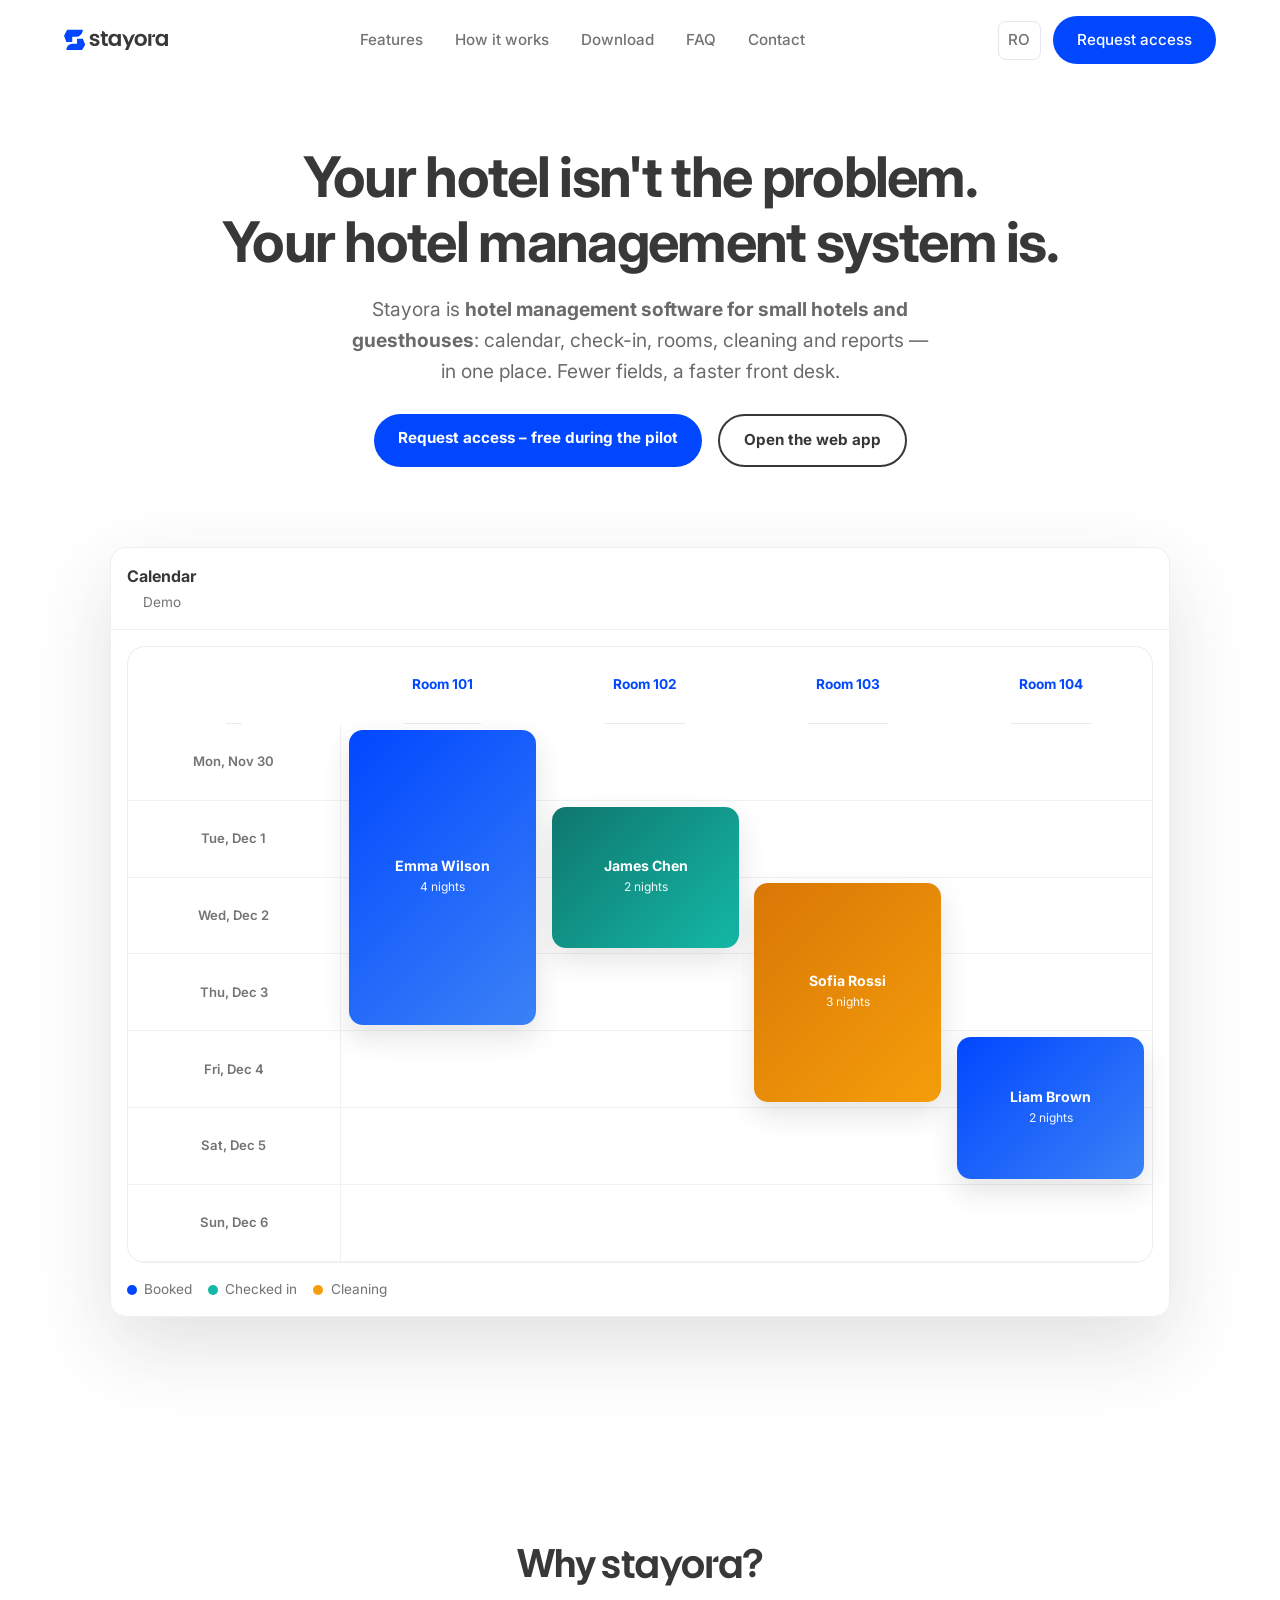
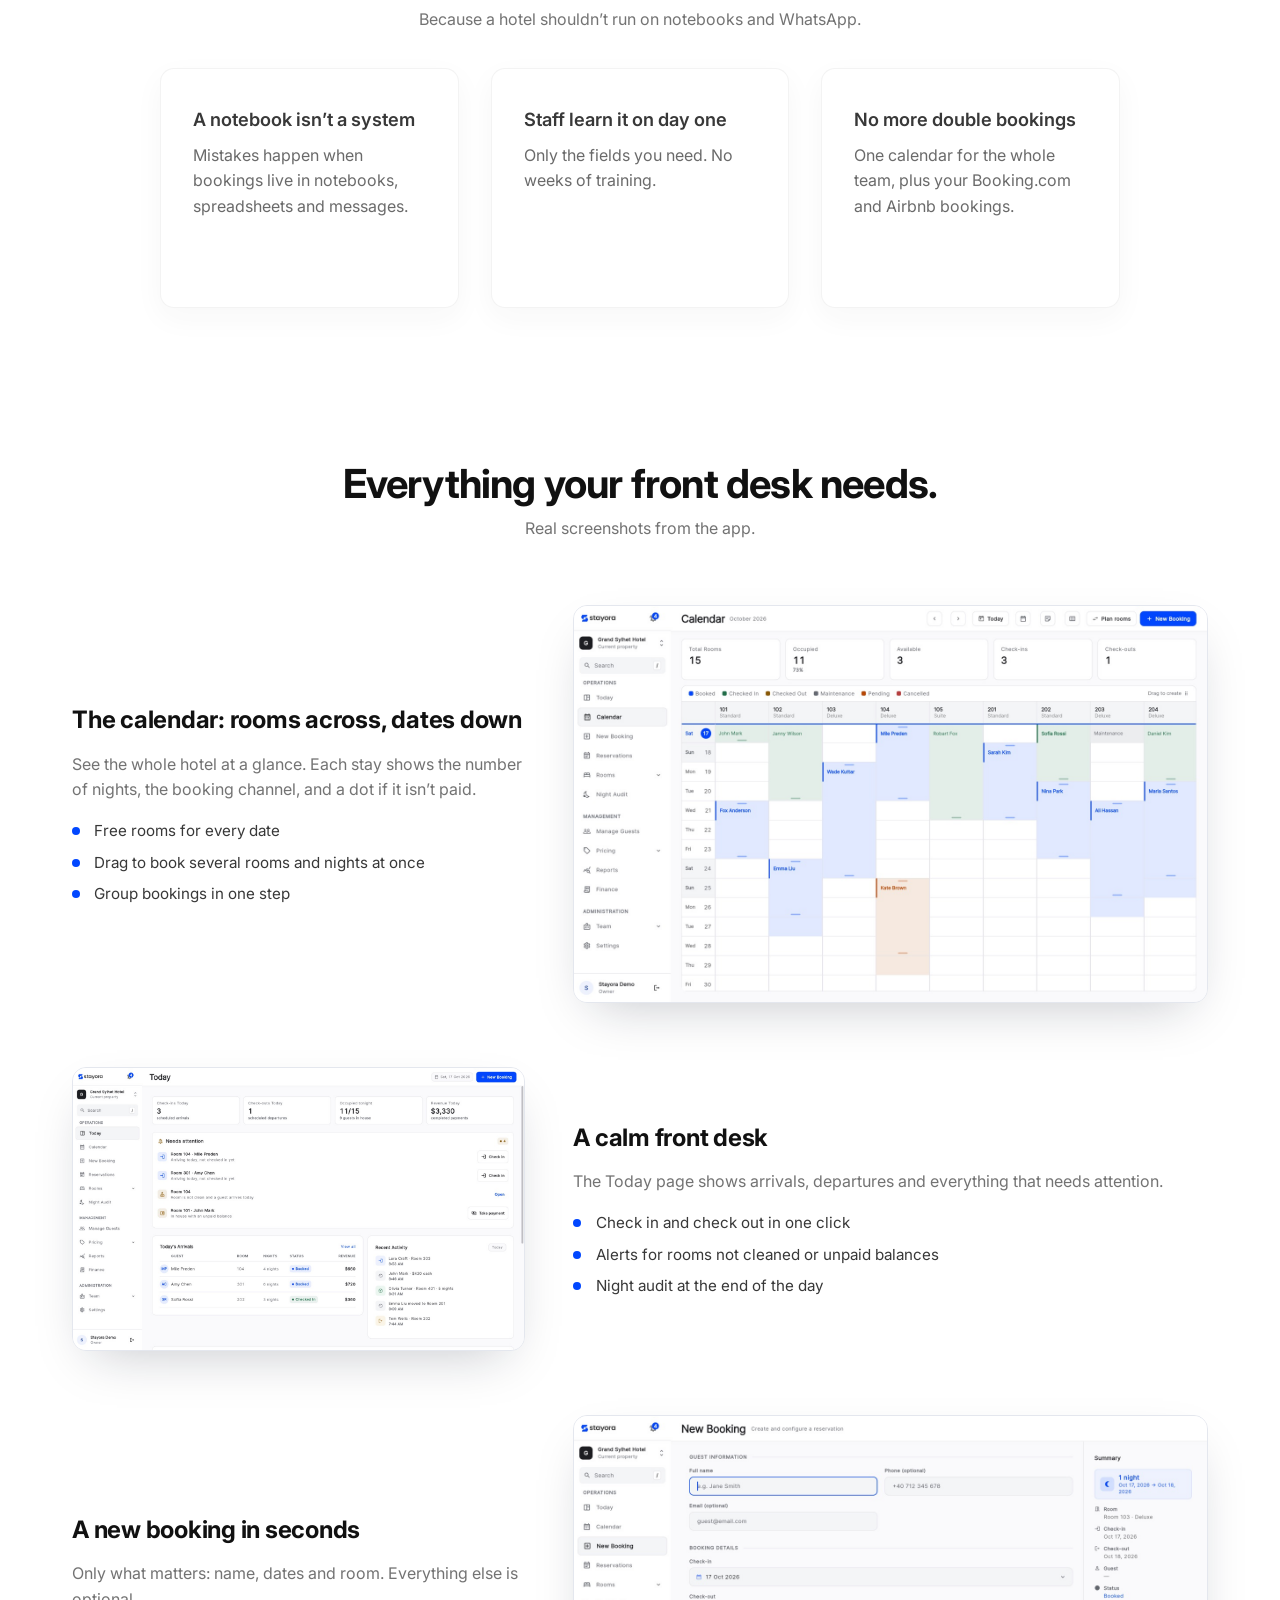
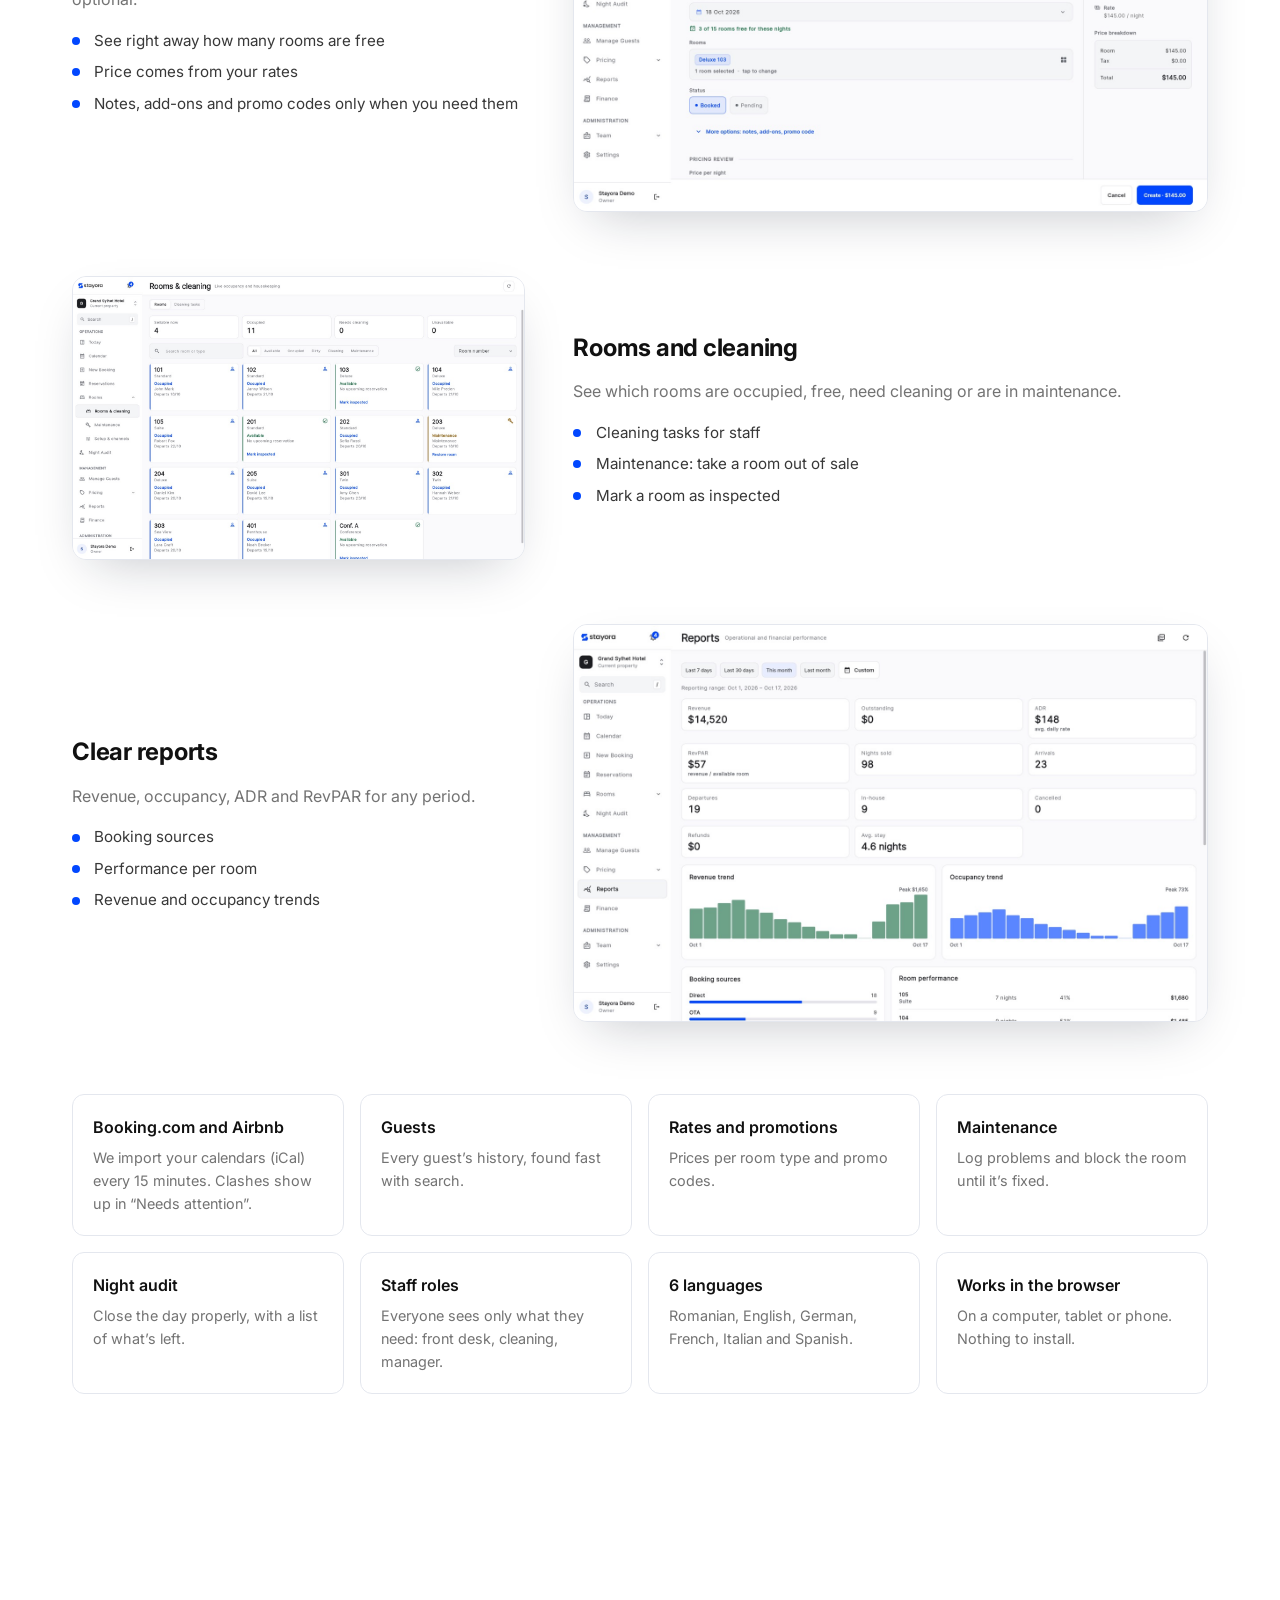
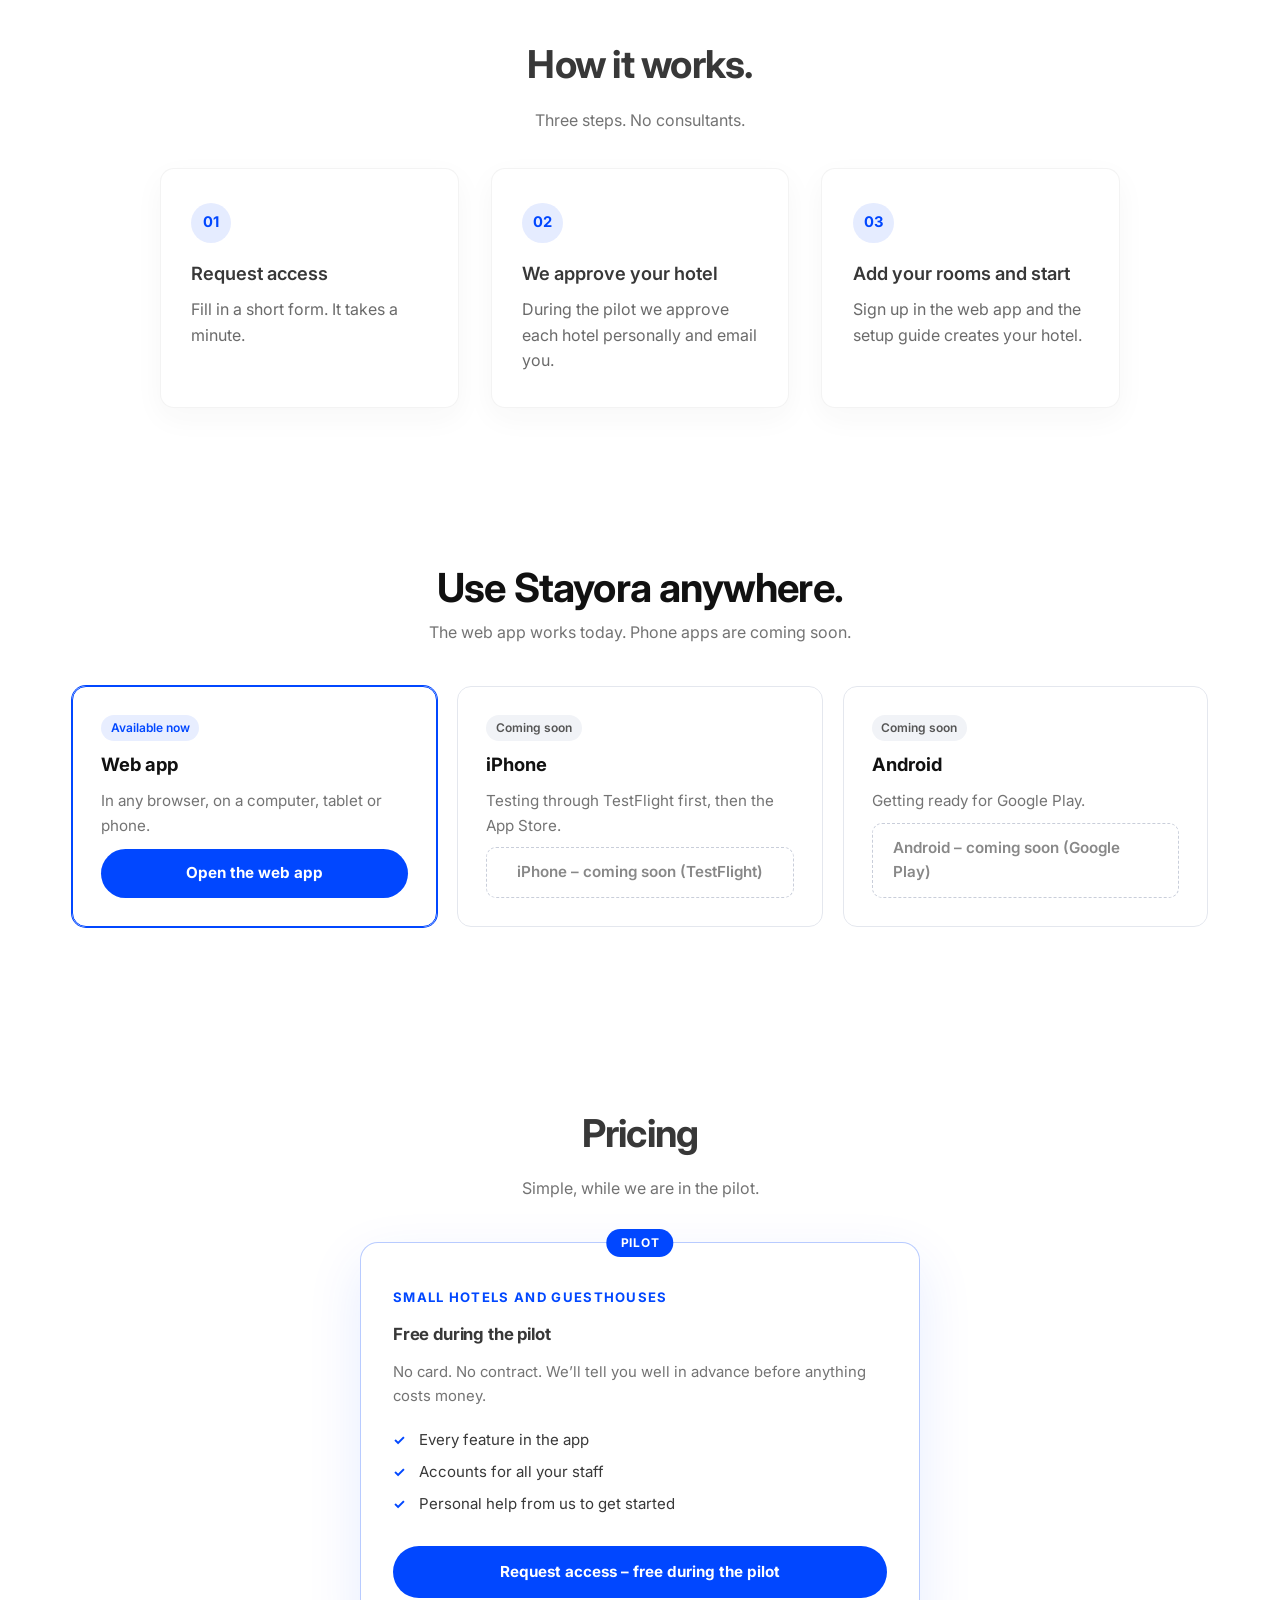
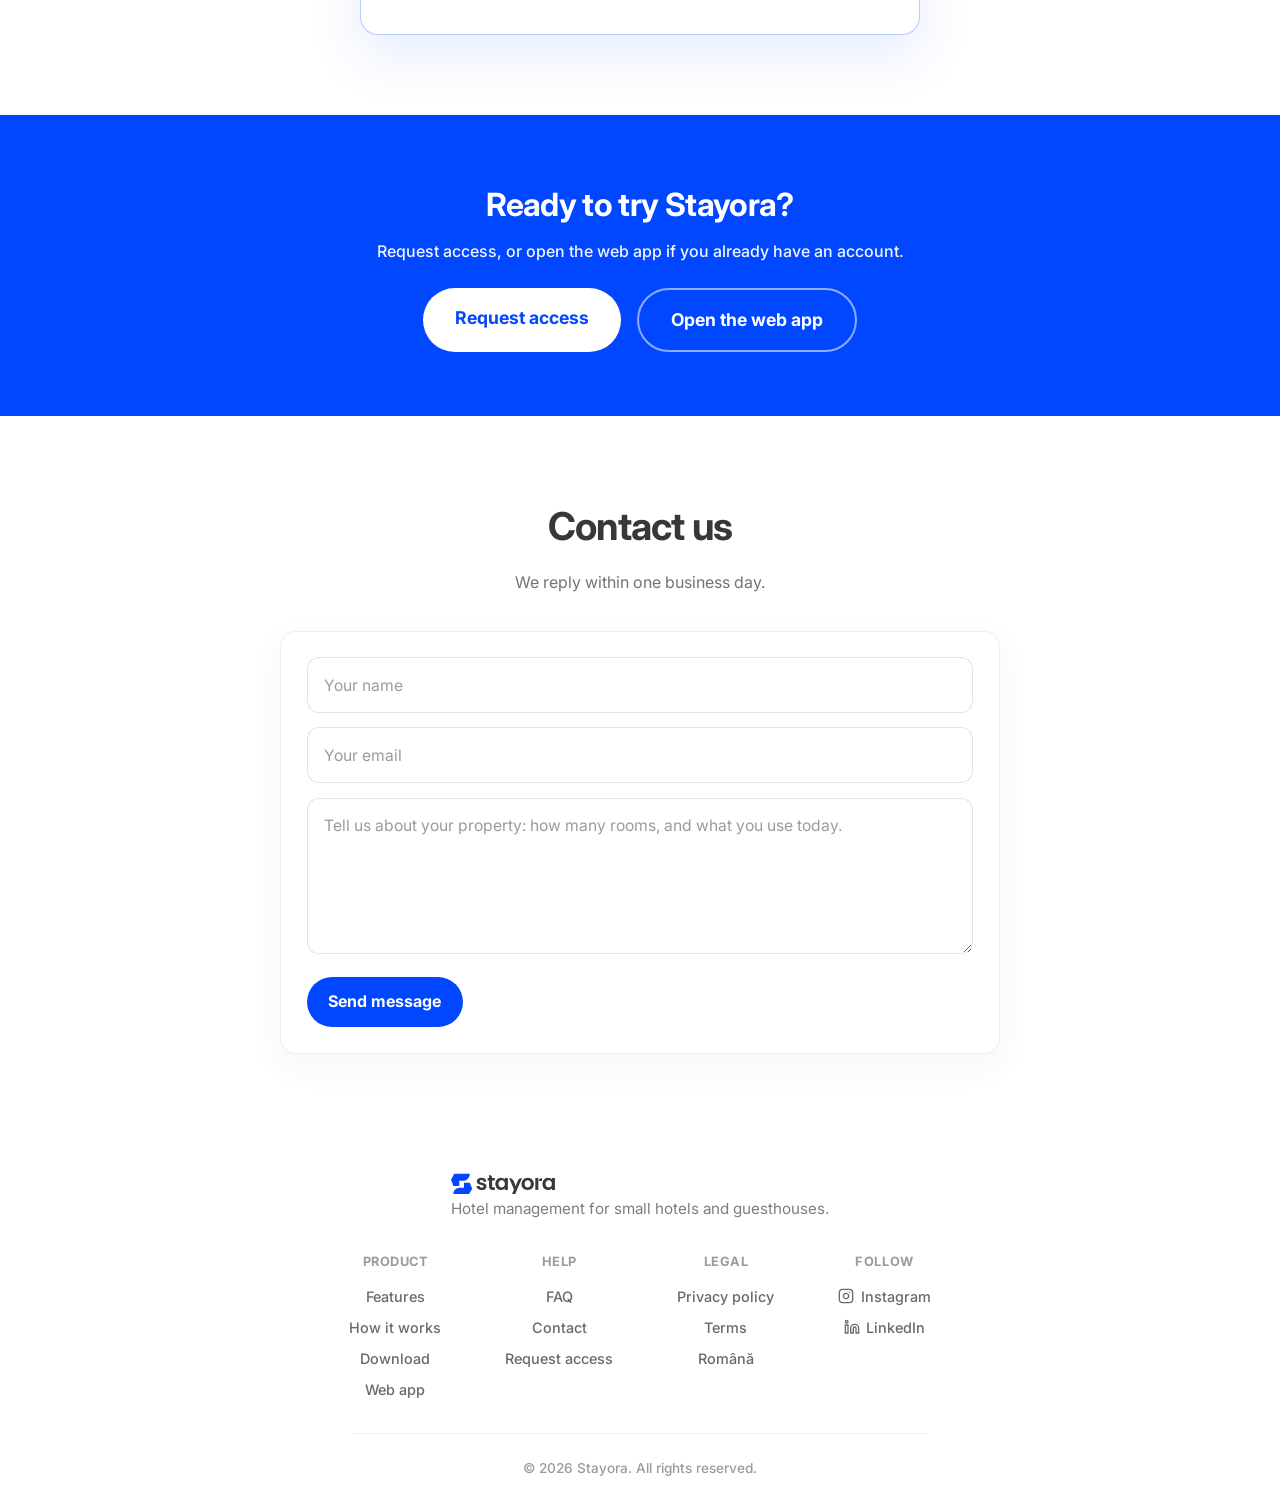
==== commit be8af26a: "Bring back the motto as the hero headline (RO + EN) Co-Authored-By: Claude Opus 5.5 <noreply@anthrop" ====
--- a/en/index.html
+++ b/en/index.html
@@ -111,7 +111,7 @@
     <main id="main-content">
     <section class="hero hero-with-demo">
         <div class="hero-inner load-reveal">
-            <h1>Your front desk.<br>Simpler. Faster.</h1>
+            <h1>Your hotel isn't the problem.<br>Your hotel management system is.</h1>
 
             <p class="hero-sub">
                 Stayora is <strong>hotel management software for small hotels and guesthouses</strong>: calendar, check-in, rooms, cleaning and reports — in one place. Fewer fields, a faster front desk.
